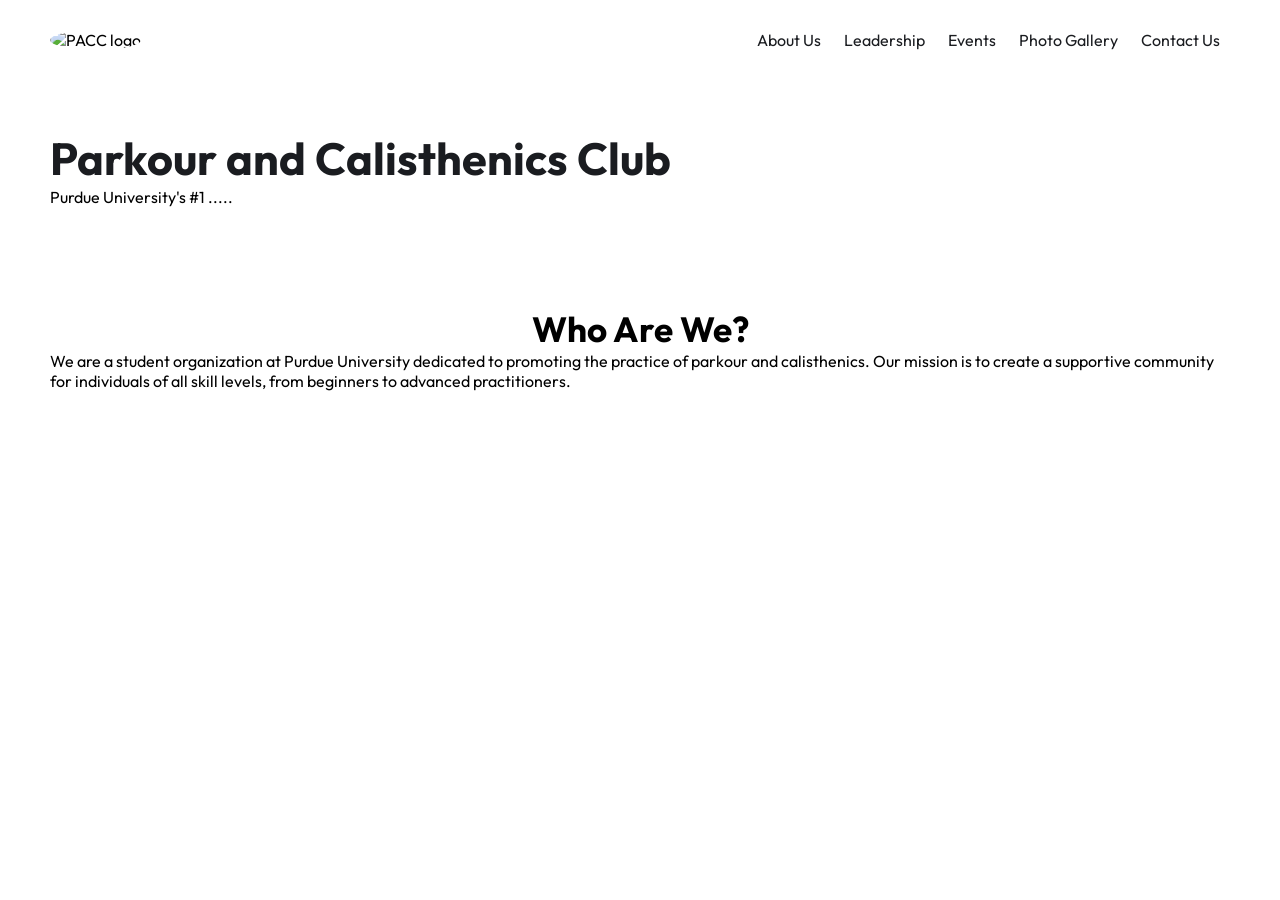
==== index.html @ e592eb43 "Add files via upload" ====
<!DOCTYPE html>
<html lang="en">
<head>
    <meta charset="UTF-8">
    <meta http-equiv="X-UA-Compatible" content="IE=edge">
    <meta name="viewport" content="width=device-width, initial-scale=1.0">

    <link rel="preconnect" href="https//fonts.googleapis.com">
    <link rel="preconnect" href="https//fonts.gstatic.com" crossorigin>
    <link href="https://fonts.googleapis.com/css2?family=Outfit:wght@400;600&display=swap" rel="stylesheet">

    <link rel="stylesheet" href="https://cdnjs.cloudflare.com/ajax/libs/font-awesome/6.7.2/css/all.min.css" 
    integrity="sha512-Evv84Mr4kqVGRNSgIGL/F/aIDqQb7xQ2vcrdIwxfjThSH8CSR7PBEakCr51Ck+w+/U6swU2Im1vVX0SVk9ABhg==" 
    crossorigin="anonymous" referrerpolicy="no-referrer" />

    <link rel="stylesheet" href="styles.css">

    <title>PACC</title>
</head>
<body>
    <!-- NAV BAR -->
    <nav>
        <div class="left">
            <img src="images/Logo.webp" alt="PACC logo" href="index.html">
        </div>

        <div class="right">
            <a href="about.html">About Us</a>
            <a href="leadership.html">Leadership</a>
            <a href="events.html">Events</a>
            <a href="photos.html">Photo Gallery</a>
            <a href="contacts.html">Contact Us</a>
    </nav>

    <main>
        <!-- SECTION 1: Title -->
        <section class="title-section">
            <!-- Title -->
            <div class="text">
                <h2>Parkour and Calisthenics Club</h2>
                <p> Purdue University's #1 .....</p>
            </div>
            <!-- Image -->
        </section>

        <!-- SECTION 2: Who Are We? -->
        <section id="whoAreWe" class="who-section">
            <h2>Who Are We?</h2>
            <div class="text">
                We are a student organization at Purdue University dedicated to promoting the practice of parkour and calisthenics. Our mission is to create a supportive community for individuals of all skill levels, from beginners to advanced practitioners.</p>
            </div>
        </section>
    </main>
</body>
</html>
---- styles.css ----
:root {
    --text-color: #1a1c20;
    --link-color: #4a76ee;
    --background-color: #ffffff;
}

* {
    box-sizing: border-box;
    margin: 0;
    padding: 0;
}

html {
    scroll-behavior: smooth;
}

body {
    font-family: 'Outfit', sans-serif;
    background-color: var(--background-color); 
}

a {
    color: var(--link-color);
    text-decoration: none;
}

/* NAV BAR */
nav {
    display: flex;
    justify-content: space-between;
    align-items: center;

    padding: 0 50px;
    height: 80px;
}

/* Logo */
nav .left img {
    border-radius: 50%;
    width: 50px;
}

nav .right a {
    color: var(--text-color);
    margin: 0 10px;
}

/* SECTION 1: Title */
.title-section {
    display: flex;
    justify-content: space-between;
    align-items: center;
    padding: 0 50px;
    margin: 50px 0;
    gap: 40px;
    margin-bottom: 100px;
}

.title-section .text {
    flex: 5;
}

/* Main Title */
.title-section .text h2 {
    font-size: 45px;
    color: var(--text-color);
}

/* Section 2: Who Are We? */
.who-section {
    padding: 0 50px;
    margin-bottom: 100px;
}

/* Who Are We? Heading */
.who-section h2 {
    text-align: center;
    font-size: 35px;
}

.leadership-section {
    display: flex;
    flex-direction: column;
    gap: 2rem;
    max-width: 800px;
    margin: auto;
}

.officer {
    display: flex;
    align-items: center;
    gap: 1.5rem;
}

.officer-photo {
    width: 120px;
    height: 120px;
    border-radius: 50%;
    border: 3px solid black;
    object-fit: cover;
}

.officer-info {
    flex: 1;
}

.officer-name {
    margin: 0;
    font-weight: 600;
}

.officer-title {
    margin: 0.2rem 0;
    font-style: italic;
}

.officer-description {
    margin: 0;
}

/* CONTACTS PAGE */
.contact-section {
    max-width: 700px;;
    padding: 2rem;
    margin: 3rem auto;
    background: #fff;
    border-radius: 8px;
    box-shadow: 0 4px 10px rgba(0, 0, 0, 0.1);
}
.contact-section h2 {
    text-align: center;
    margin-bottom: 1.5rem;
}

.contact-info {
    margin-bottom: 2rem;
    font-size: 1rem;
    line-height: 1.6;
}

@media (max-width: 850px) {
    /* SECTION 1: Title */
    .title-section .text h2 {
        font-size: 35px;
    }
}

@media (max-width: 800px) {
    /* NAV BAR */
    nav {
        padding: 0 20px;
    }

    nav .left a span {
        display: none;
    }
}
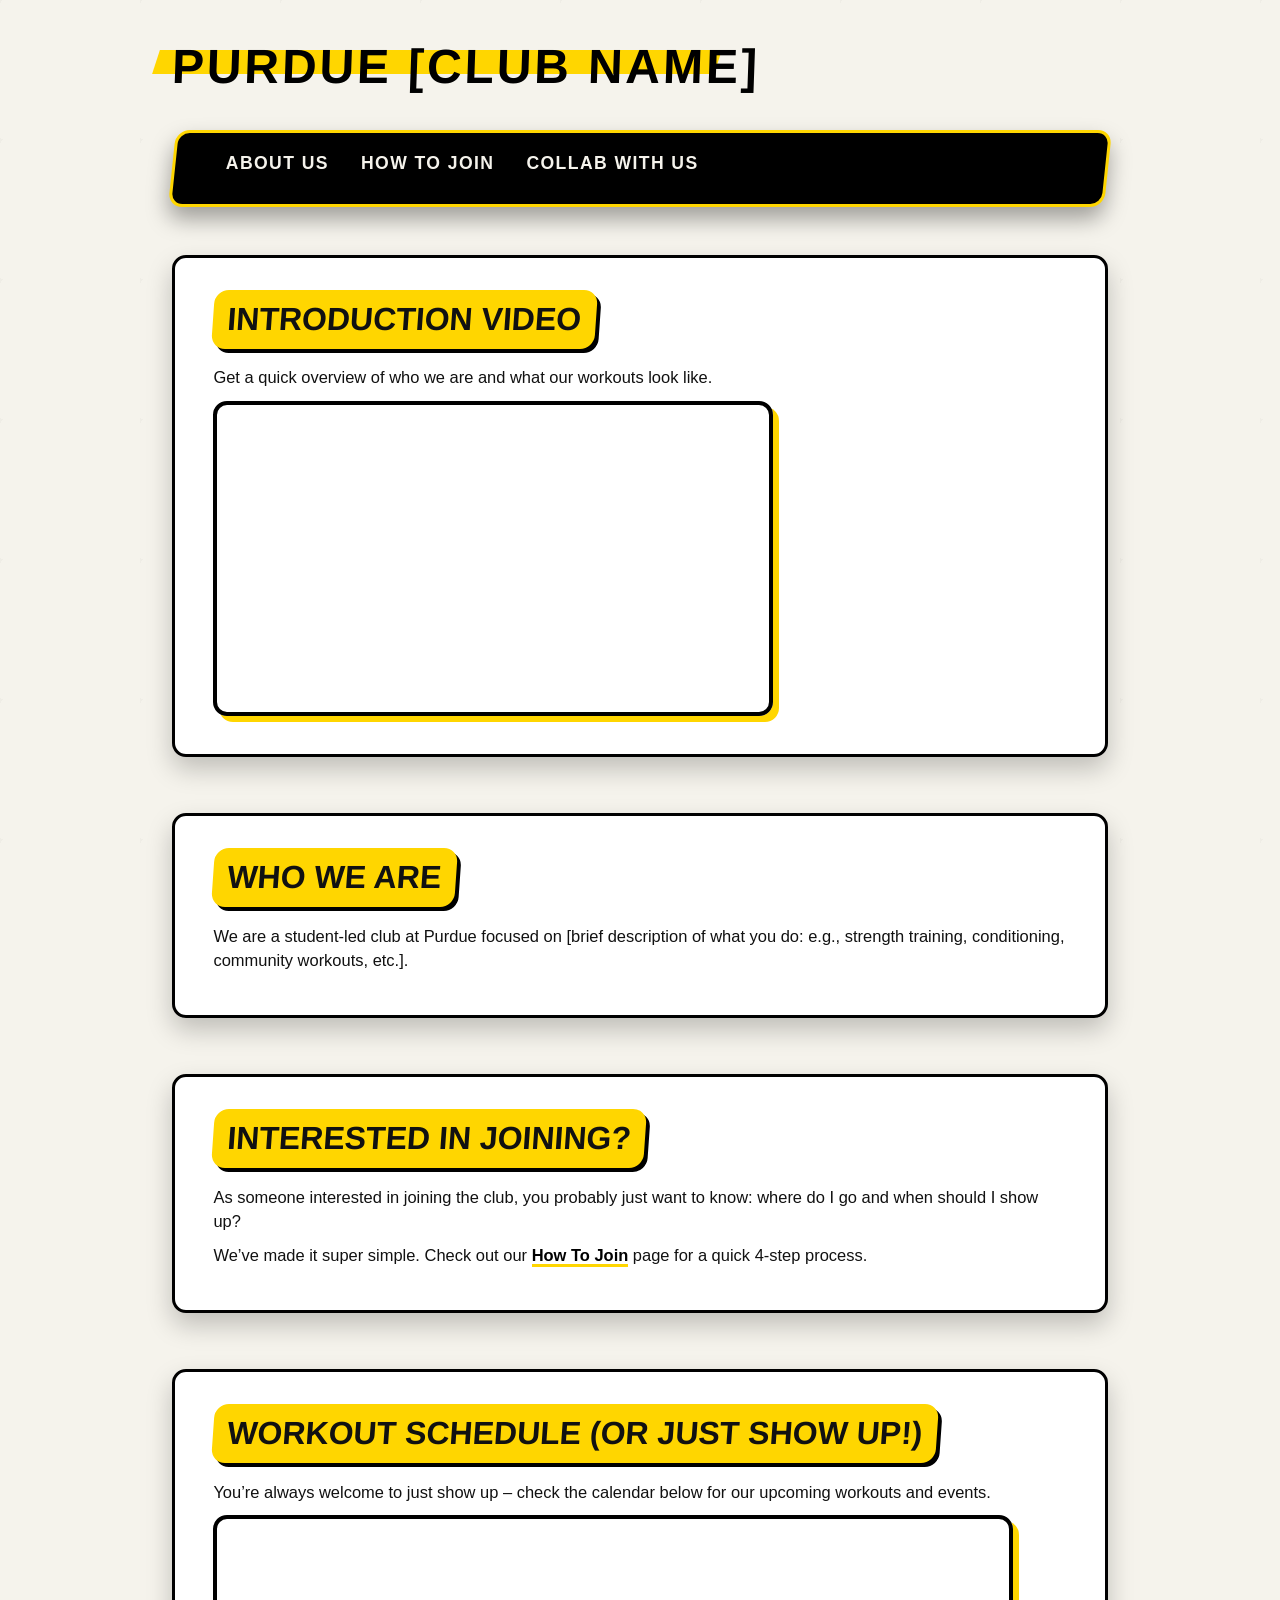
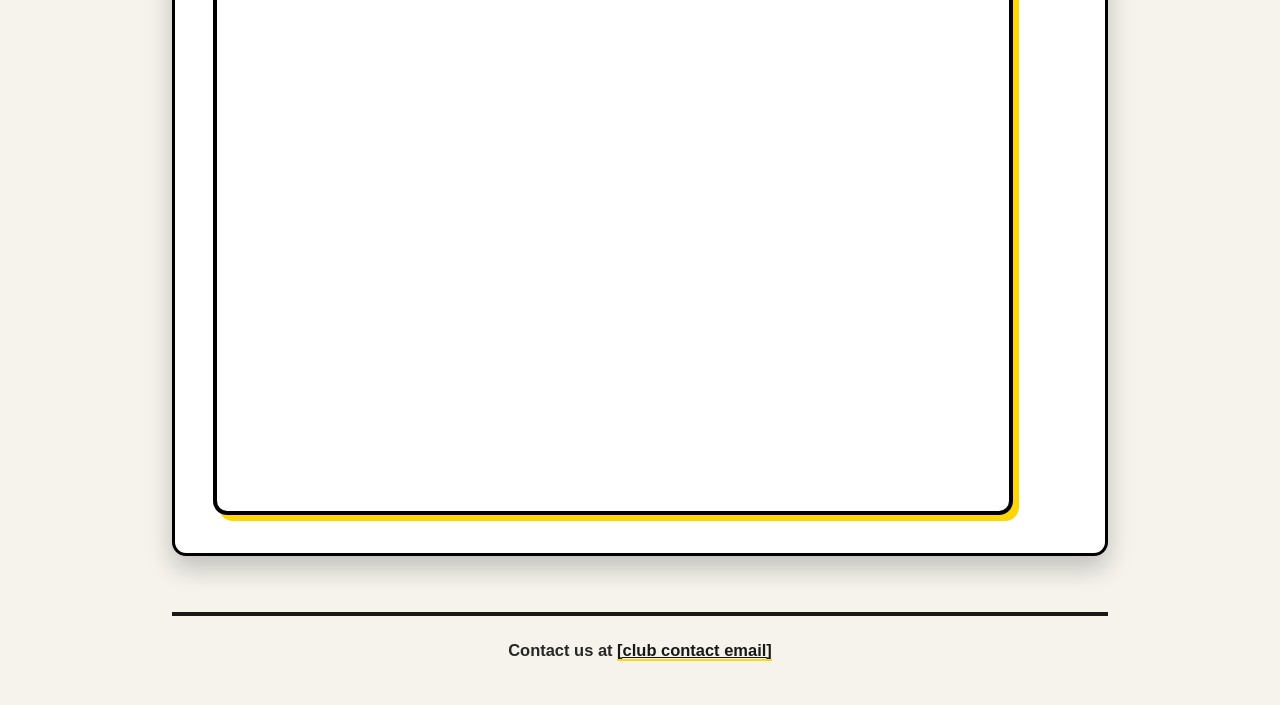
==== commit 1c6ba450: "Conlan chatgpt redesign" ====
--- a/index.html
+++ b/index.html
@@ -1,55 +1,89 @@
-<!DOCTYPE html>
-<html lang="en">
-<head>
-    <meta charset="UTF-8">
-    <meta http-equiv="X-UA-Compatible" content="IE=edge">
-    <meta name="viewport" content="width=device-width, initial-scale=1.0">
-
-    <link rel="preconnect" href="https//fonts.googleapis.com">
-    <link rel="preconnect" href="https//fonts.gstatic.com" crossorigin>
-    <link href="https://fonts.googleapis.com/css2?family=Outfit:wght@400;600&display=swap" rel="stylesheet">
-
-    <link rel="stylesheet" href="https://cdnjs.cloudflare.com/ajax/libs/font-awesome/6.7.2/css/all.min.css" 
-    integrity="sha512-Evv84Mr4kqVGRNSgIGL/F/aIDqQb7xQ2vcrdIwxfjThSH8CSR7PBEakCr51Ck+w+/U6swU2Im1vVX0SVk9ABhg==" 
-    crossorigin="anonymous" referrerpolicy="no-referrer" />
-
-    <link rel="stylesheet" href="styles.css">
-
-    <title>PACC</title>
-</head>
-<body>
-    <!-- NAV BAR -->
-    <nav>
-        <div class="left">
-            <img src="images/Logo.webp" alt="PACC logo" href="index.html">
-        </div>
-
-        <div class="right">
-            <a href="about.html">About Us</a>
-            <a href="leadership.html">Leadership</a>
-            <a href="events.html">Events</a>
-            <a href="photos.html">Photo Gallery</a>
-            <a href="contacts.html">Contact Us</a>
-    </nav>
-
-    <main>
-        <!-- SECTION 1: Title -->
-        <section class="title-section">
-            <!-- Title -->
-            <div class="text">
-                <h2>Parkour and Calisthenics Club</h2>
-                <p> Purdue University's #1 .....</p>
-            </div>
-            <!-- Image -->
-        </section>
-
-        <!-- SECTION 2: Who Are We? -->
-        <section id="whoAreWe" class="who-section">
-            <h2>Who Are We?</h2>
-            <div class="text">
-                We are a student organization at Purdue University dedicated to promoting the practice of parkour and calisthenics. Our mission is to create a supportive community for individuals of all skill levels, from beginners to advanced practitioners.</p>
-            </div>
-        </section>
-    </main>
-</body>
-</html>+<!DOCTYPE html>
+<html lang="en">
+<head>
+    <meta charset="UTF-8">
+    <title>About Us | Purdue [Club Name]</title>
+    <meta name="viewport" content="width=device-width, initial-scale=1.0">
+    <meta name="description" content="Learn about our club, what we do, and how to join our workouts.">
+    <link rel="stylesheet" href="style.css">
+</head>
+<body>
+    <header>
+        <h1>Purdue [Club Name]</h1> <!-- TODO: Replace with actual club name -->
+        <nav>
+            <ul>
+                <li><a href="index.html">About Us</a></li>
+                <li><a href="how-to-join.html">How To Join</a></li>
+                <li><a href="collab-with-us.html">Collab With Us</a></li>
+            </ul>
+        </nav>
+    </header>
+
+    <main>
+        <section aria-labelledby="intro-video-heading">
+            <h2 id="intro-video-heading">Introduction Video</h2>
+            <p>Get a quick overview of who we are and what our workouts look like.</p>
+
+            <div>
+                <!-- TODO: Add video embed URL (e.g., YouTube) in the src attribute below -->
+                <iframe
+                    src="https://youtu.be/2T1mo6QzjrQ"
+                    title="Club introduction video"
+                    width="560"
+                    height="315"
+                    frameborder="0"
+                    allowfullscreen>
+                </iframe>
+            </div>
+        </section>
+
+        <section aria-labelledby="about-heading">
+            <h2 id="about-heading">Who We Are</h2>
+            <p>
+                <!-- TODO: Replace this with a real description of the club -->
+                We are a student-led club at Purdue focused on [brief description of what you do:
+                e.g., strength training, conditioning, community workouts, etc.].
+            </p>
+        </section>
+
+        <section aria-labelledby="join-cta-heading">
+            <h2 id="join-cta-heading">Interested in Joining?</h2>
+            <p>
+                As someone interested in joining the club, you probably just want to know:
+                where do I go and when should I show up?
+            </p>
+            <p>
+                We’ve made it super simple. Check out our
+                <a href="how-to-join.html">How To Join</a>
+                page for a quick 4-step process.
+            </p>
+        </section>
+
+        <section aria-labelledby="calendar-heading">
+            <h2 id="calendar-heading">Workout Schedule (or just show up!)</h2>
+            <p>
+                You’re always welcome to just show up – check the calendar below for our
+                upcoming workouts and events.
+            </p>
+
+            <div>
+                <!-- TODO: Embed calendar (e.g., Google Calendar) by adding the URL to src -->
+                <iframe
+                    src=""
+                    title="Club workout calendar"
+                    width="800"
+                    height="600"
+                    frameborder="0">
+                </iframe>
+            </div>
+        </section>
+    </main>
+
+    <footer>
+        <p>
+            <!-- TODO: Replace with actual contact email or info -->
+            Contact us at <a href="">[club contact email]</a> <!-- TODO: Add mailto link -->
+        </p>
+    </footer>
+</body>
+</html>
--- a/style.css
+++ b/style.css
@@ -0,0 +1,326 @@
+/* ——————————————————————————————
+   GLOBAL RESET + BASE
+—————————————————————————————— */
+* {
+    margin: 0;
+    padding: 0;
+    box-sizing: border-box;
+}
+
+/* Intense, bold font */
+html {
+    font-family: "Impact", "Anton", "Bebas Neue", "League Spartan", sans-serif;
+    background-color: #f5f3ec; /* dirty white */
+    color: #111;
+    line-height: 1.45;
+}
+
+body {
+    max-width: 1000px;
+    margin: 0 auto;
+    padding: 2rem;
+    position: relative;
+}
+
+/* Subtle grunge-motion backdrop */
+body::before {
+    content: "";
+    position: fixed;
+    inset: 0;
+    pointer-events: none;
+    background-image:
+        linear-gradient(130deg, rgba(0,0,0,0.05) 2px, transparent 2px),
+        linear-gradient(40deg, rgba(0,0,0,0.05) 2px, transparent 2px);
+    background-size: 140px 140px;
+    opacity: 0.45;
+    mix-blend-mode: multiply;
+    z-index: -1;
+}
+
+/* Shared shape consistency */
+:root {
+    --radius: 14px;
+    --black: #000;
+    --yellow: #ffd600;
+}
+
+/* ——————————————————————————————
+   HEADER — EXPLOSIVE TITLE BLOCK
+—————————————————————————————— */
+header {
+    margin-bottom: 3rem;
+    position: relative;
+}
+
+/* Power strike behind the header */
+header::before {
+    content: "";
+    position: absolute;
+    top: 1.1rem;
+    left: -1rem;
+    width: 60%;
+    height: 1.5rem;
+    background: var(--yellow);
+    transform: skewX(-18deg);
+    z-index: -1;
+}
+
+header h1 {
+    font-size: 3rem;
+    font-weight: 900;
+    text-transform: uppercase;
+    transform: skewX(-2deg);
+    letter-spacing: 0.06em;
+    color: var(--black);
+}
+
+/* ——————————————————————————————
+   NAVIGATION — CLEAN, STRONG, ANIMATED
+—————————————————————————————— */
+nav {
+    margin-top: 1.75rem;
+    background: var(--black);
+    border: 3px solid var(--yellow);
+    border-radius: var(--radius);
+    box-shadow: 0 12px 22px rgba(0,0,0,0.35);
+    transform: skewX(-6deg);
+    overflow: hidden;
+}
+
+nav ul {
+    list-style: none;
+    display: flex;
+    flex-wrap: wrap;
+    gap: 2rem;
+    padding: 1.1rem 1.8rem;
+    transform: skewX(6deg); /* realign text */
+}
+
+nav li {
+    position: relative;
+}
+
+/* Nav links: animated underline + motion */
+nav a {
+    position: relative;
+    color: #f5f3ec;
+    font-size: 1.1rem;
+    text-decoration: none;
+    text-transform: uppercase;
+    letter-spacing: 0.08em;
+    font-weight: 900;
+    padding-bottom: 0.1rem;
+    transition:
+        0.25s transform,
+        0.25s color;
+}
+
+/* Sliding underline */
+nav a::after {
+    content: "";
+    position: absolute;
+    left: 0;
+    bottom: -0.2rem;
+    width: 0;
+    height: 3px;
+    background: var(--yellow);
+    transition: width 0.25s ease-out;
+}
+
+nav a:hover {
+    color: var(--yellow);
+    transform: skewX(-4deg) translateY(-3px) scale(1.1);
+}
+
+nav a:hover::after {
+    width: 100%;
+}
+
+/* ——————————————————————————————
+   MAIN LAYOUT
+—————————————————————————————— */
+main {
+    display: flex;
+    flex-direction: column;
+    gap: 3.5rem; /* more space between sections */
+}
+
+/* ——————————————————————————————
+   SECTION BLOCKS — HOVERING CARDS
+—————————————————————————————— */
+section {
+    background: #fff;
+    padding: 2rem 2.4rem;
+    border-radius: var(--radius);
+    box-shadow: 0 12px 26px rgba(0,0,0,0.22);
+    border: 3px solid var(--black);
+    position: relative;
+    overflow: hidden;
+
+    /* base state (no hover animation) */
+    transform: none;
+    opacity: 1;
+}
+
+/* BIG, CONFIDENT SECTION LABELS */
+h2 {
+    font-size: 2rem;
+    font-weight: 900;
+    text-transform: uppercase;
+    background: var(--yellow);
+    padding: 0.4rem 0.9rem;
+    border-radius: var(--radius);
+    display: inline-block;
+    transform: skewX(-4deg);
+    box-shadow: 4px 4px 0 var(--black);
+    margin-bottom: 1.1rem;
+}
+
+/* Fundamental text rhythm */
+p,
+li {
+    font-family: sans-serif;
+    font-size: 1.03rem;
+    margin-bottom: 0.65rem;
+}
+
+ol,
+ul {
+    margin-left: 1.4rem;
+}
+
+/* Step-list for joining = movement progression */
+ol li {
+    margin-bottom: 0.75rem;
+    font-weight: 600;
+}
+
+/* Code commands pop like cues */
+code {
+    font-family: "JetBrains Mono", monospace;
+    padding: 0.2rem 0.45rem;
+    border-radius: 5px;
+    background: var(--black);
+    color: var(--yellow);
+    font-size: 0.95rem;
+}
+
+/* Video/calendar frames are strong anchors */
+iframe {
+    max-width: 100%;
+    border-radius: var(--radius);
+    border: 4px solid var(--black);
+    box-shadow: 6px 6px 0 var(--yellow);
+}
+
+/* ——————————————————————————————
+   LINKS AS ACTION ELEMENTS
+—————————————————————————————— */
+main a {
+    color: var(--black);
+    font-weight: 900;
+    border-bottom: 3px solid var(--yellow);
+    text-decoration: none;
+    transition: 0.25s;
+}
+
+main a:hover {
+    background: var(--yellow);
+    transform: translateY(-2px) skewX(-2deg);
+}
+
+/* ——————————————————————————————
+   FOOTER — GROUNDED, BOLD
+—————————————————————————————— */
+footer {
+    margin-top: 3.5rem;
+    padding-top: 1.4rem;
+    text-align: center;
+    border-top: 4px solid var(--black);
+    font-family: sans-serif;
+    font-weight: 600;
+    opacity: 0.9;
+}
+
+footer a {
+    color: var(--black);
+    font-weight: 700;
+    border-bottom: 2px solid var(--yellow);
+}
+footer a:hover {
+    background: var(--yellow);
+}
+
+/* ——————————————————————————————
+   SCROLL-DRIVEN FLOAT (PROGRESSIVE)
+—————————————————————————————— */
+
+/* Only apply in browsers that support scroll-driven animations */
+@supports (animation-timeline: auto) {
+    @keyframes floatOnScroll {
+        0% {
+            transform: translateY(30px) scale(0.98);
+            box-shadow: 0 6px 18px rgba(0,0,0,0.18);
+        }
+        50% {
+            transform: translateY(0) scale(1);
+            box-shadow: 0 12px 26px rgba(0,0,0,0.25);
+        }
+        100% {
+            transform: translateY(-10px) scale(0.99);
+            box-shadow: 0 8px 20px rgba(0,0,0,0.2);
+        }
+    }
+
+    @scroll-timeline page-scroll {
+        source: auto;
+        orientation: block;
+    }
+
+    section {
+        animation-name: floatOnScroll;
+        animation-timeline: page-scroll;
+        animation-duration: 1s;
+        /* section animates as it enters and exits viewport */
+        animation-range: entry 0% exit 100%;
+    }
+}
+
+/* Respect reduced-motion preferences */
+@media (prefers-reduced-motion: reduce) {
+    * {
+        animation-duration: 0.01ms !important;
+        animation-iteration-count: 1 !important;
+        transition: none !important;
+        scroll-behavior: auto !important;
+    }
+
+    section {
+        opacity: 1;
+        transform: none;
+        box-shadow: 0 8px 20px rgba(0,0,0,0.18);
+    }
+}
+
+/* ——————————————————————————————
+   RESPONSIVE — COMPACT, STILL ENERGETIC
+—————————————————————————————— */
+@media (max-width: 720px) {
+    body { padding: 1.25rem; }
+
+    header h1 { font-size: 2.3rem; }
+
+    nav { transform: skewX(-4deg); }
+    nav ul { gap: 1.2rem; }
+
+    section { padding: 1.6rem; }
+    h2 { font-size: 1.6rem; }
+}
+
+@media (max-width: 480px) {
+    nav ul {
+        flex-direction: column;
+        align-items: flex-start;
+        gap: 0.9rem;
+    }
+}
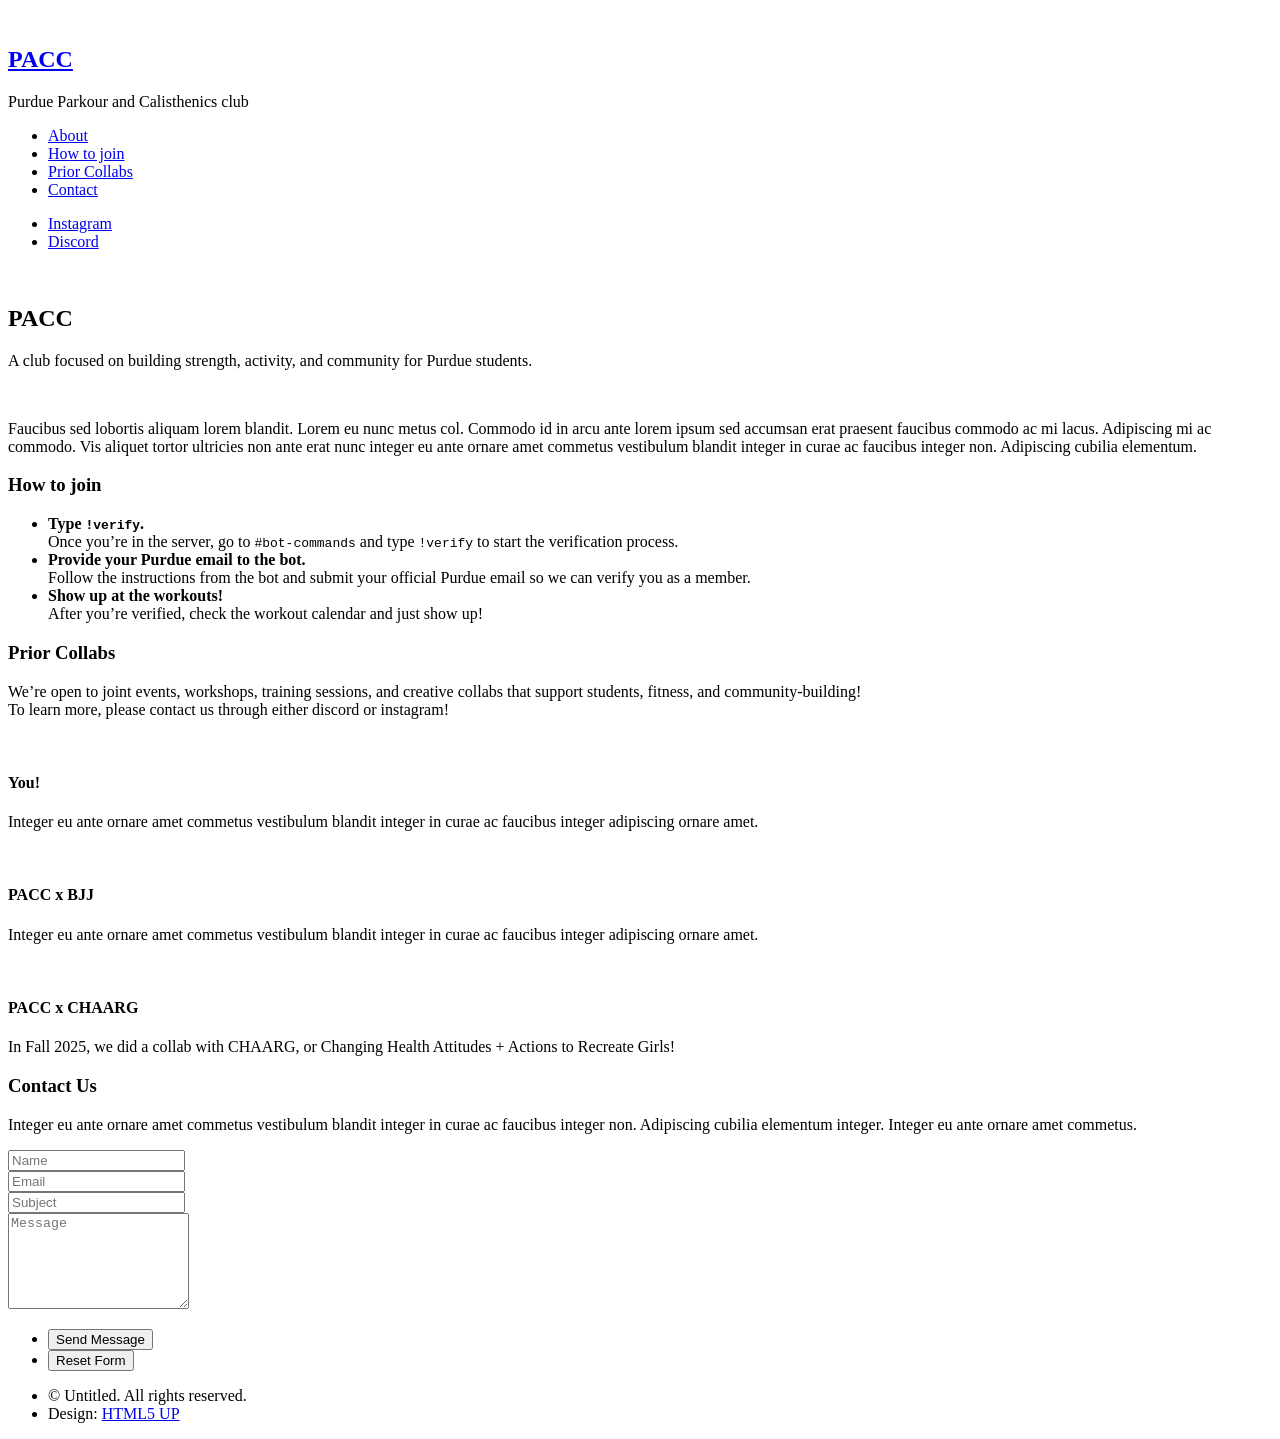
==== commit b3d9c744: "making new website not with chat" ====
--- a/index.html
+++ b/index.html
@@ -1,89 +1,243 @@
-<!DOCTYPE html>
-<html lang="en">
-<head>
-    <meta charset="UTF-8">
-    <title>About Us | Purdue [Club Name]</title>
-    <meta name="viewport" content="width=device-width, initial-scale=1.0">
-    <meta name="description" content="Learn about our club, what we do, and how to join our workouts.">
-    <link rel="stylesheet" href="style.css">
-</head>
-<body>
-    <header>
-        <h1>Purdue [Club Name]</h1> <!-- TODO: Replace with actual club name -->
-        <nav>
-            <ul>
-                <li><a href="index.html">About Us</a></li>
-                <li><a href="how-to-join.html">How To Join</a></li>
-                <li><a href="collab-with-us.html">Collab With Us</a></li>
+<!doctype html>
+<!--
+	Read Only by HTML5 UP
+	html5up.net | @ajlkn
+	Free for personal and commercial use under the CCA 3.0 license (html5up.net/license)
+-->
+<html>
+  <head>
+    <title>Purdue Calisthenics</title>
+    <meta charset="utf-8" />
+    <meta
+      name="viewport"
+      content="width=device-width, initial-scale=1, user-scalable=no"
+    />
+    <link rel="stylesheet" href="assets/css/main.css" />
+  </head>
+  <body class="is-preload">
+    <!-- Header -->
+    <section id="header">
+      <header>
+        <span class="image avatar"><img src="images/avatar.png" alt="" /></span>
+        <h1 id="logo"><a href="#">PACC</a></h1>
+        <p>Purdue Parkour and Calisthenics club</p>
+      </header>
+      <nav id="nav">
+        <ul>
+          <li><a href="#one" class="active">About</a></li>
+          <li><a href="#two">How to join</a></li>
+          <li><a href="#three">Prior Collabs</a></li>
+          <li><a href="#four">Contact</a></li>
+        </ul>
+      </nav>
+      <footer>
+        <ul class="icons">
+          <li>
+            <a
+              href="https://www.instagram.com/purdue_pacc"
+              class="icon brands fa-instagram"
+              ><span class="label">Instagram</span></a
+            >
+          </li>
+          <li>
+            <a
+              href="https://discord.gg/TVAHg4mQs5"
+              class="icon brands fa-discord"
+              ><span class="label">Discord</span></a
+            >
+          </li>
+        </ul>
+      </footer>
+    </section>
+
+    <!-- Wrapper -->
+    <div id="wrapper">
+      <!-- Main -->
+      <div id="main">
+        <!-- One -->
+        <section id="one">
+          <div class="image main" data-position="center">
+            <img src="images/banner.jpg" alt="" />
+          </div>
+          <div class="container">
+            <header class="major">
+              <h2>PACC</h2>
+              <p>
+                A club focused on building strength, activity, and community for Purdue students.
+              </p>
+            </header>
+            <div class="features">
+              <article>
+                <a href="#" class="image left"
+                  ><img src="images/general_handstand.jpg" alt=""
+                /></a>
+              </article>
+            </div>
+            <p>
+              Faucibus sed lobortis aliquam lorem blandit. Lorem eu nunc metus
+              col. Commodo id in arcu ante lorem ipsum sed accumsan erat
+              praesent faucibus commodo ac mi lacus. Adipiscing mi ac commodo.
+              Vis aliquet tortor ultricies non ante erat nunc integer eu ante
+              ornare amet commetus vestibulum blandit integer in curae ac
+              faucibus integer non. Adipiscing cubilia elementum.
+            </p>
+          </div>
+        </section>
+
+        <!-- Two -->
+        <section id="two">
+          <div class="container">
+            <h3>How to join</h3>
+            <ul class="feature-icons">
+              <li class="icon solid fa-code">
+                <strong>Type <code>!verify</code>.</strong><br />
+                Once you’re in the server, go to <code> #bot-commands</code> and
+                type <code>!verify</code> to start the verification process.
+              </li>
+              <!-- <li class="icon solid fa-cubes">Stack small boxes</li>
+              <li class="icon solid fa-book">Read books and stuff</li>
+              <li class="icon solid fa-coffee">Drink much coffee</li> -->
+
+              <li class="icon solid fa-users">
+                <strong>Provide your Purdue email to the bot.</strong><br />
+                Follow the instructions from the bot and submit your official
+                Purdue email so we can verify you as a member.
+              </li>
+              <li class="icon solid fa-bolt">
+                <strong>Show up at the workouts!</strong><br />
+                After you’re verified, check the workout calendar and just show
+                up!
+              </li>
             </ul>
-        </nav>
-    </header>
-
-    <main>
-        <section aria-labelledby="intro-video-heading">
-            <h2 id="intro-video-heading">Introduction Video</h2>
-            <p>Get a quick overview of who we are and what our workouts look like.</p>
-
-            <div>
-                <!-- TODO: Add video embed URL (e.g., YouTube) in the src attribute below -->
-                <iframe
-                    src="https://youtu.be/2T1mo6QzjrQ"
-                    title="Club introduction video"
-                    width="560"
-                    height="315"
-                    frameborder="0"
-                    allowfullscreen>
-                </iframe>
+          </div>
+        </section>
+
+        <!-- Three -->
+        <section id="three">
+          <div class="container">
+            <h3>Prior Collabs</h3>
+            <p>
+              We’re open to joint events, workshops, training sessions, and
+              creative collabs that support students, fitness, and
+              community-building! <br />
+              To learn more, please contact us through either discord or
+              instagram!
+            </p>
+            <div class="features">
+              <article>
+                <a href="#" class="image"
+                  ><img src="images/general_handstand.jpg" alt=""
+                /></a>
+                <div class="inner">
+                  <h4>You!</h4>
+                  <p>
+                    Integer eu ante ornare amet commetus vestibulum blandit
+                    integer in curae ac faucibus integer adipiscing ornare amet.
+                  </p>
+                </div>
+              </article>
+              <article>
+                <a href="#" class="image"
+                  ><img src="images/BJJ_collab.jpg" alt=""
+                /></a>
+                <div class="inner">
+                  <h4>PACC x BJJ</h4>
+                  <p>
+                    Integer eu ante ornare amet commetus vestibulum blandit
+                    integer in curae ac faucibus integer adipiscing ornare amet.
+                  </p>
+                </div>
+              </article>
+              <article>
+                <a href="#" class="image"
+                  ><img src="images/pic03.jpg" alt=""
+                /></a>
+                <div class="inner">
+                  <h4>PACC x CHAARG</h4>
+                  <p>
+                    In Fall 2025, we did a collab with CHAARG, or Changing
+                    Health Attitudes + Actions to Recreate Girls!
+                  </p>
+                </div>
+              </article>
             </div>
-        </section>
-
-        <section aria-labelledby="about-heading">
-            <h2 id="about-heading">Who We Are</h2>
+          </div>
+        </section>
+
+        <!-- Four -->
+        <section id="four">
+          <div class="container">
+            <h3>Contact Us</h3>
             <p>
-                <!-- TODO: Replace this with a real description of the club -->
-                We are a student-led club at Purdue focused on [brief description of what you do:
-                e.g., strength training, conditioning, community workouts, etc.].
+              Integer eu ante ornare amet commetus vestibulum blandit integer in
+              curae ac faucibus integer non. Adipiscing cubilia elementum
+              integer. Integer eu ante ornare amet commetus.
             </p>
-        </section>
-
-        <section aria-labelledby="join-cta-heading">
-            <h2 id="join-cta-heading">Interested in Joining?</h2>
-            <p>
-                As someone interested in joining the club, you probably just want to know:
-                where do I go and when should I show up?
-            </p>
-            <p>
-                We’ve made it super simple. Check out our
-                <a href="how-to-join.html">How To Join</a>
-                page for a quick 4-step process.
-            </p>
-        </section>
-
-        <section aria-labelledby="calendar-heading">
-            <h2 id="calendar-heading">Workout Schedule (or just show up!)</h2>
-            <p>
-                You’re always welcome to just show up – check the calendar below for our
-                upcoming workouts and events.
-            </p>
-
-            <div>
-                <!-- TODO: Embed calendar (e.g., Google Calendar) by adding the URL to src -->
-                <iframe
-                    src=""
-                    title="Club workout calendar"
-                    width="800"
-                    height="600"
-                    frameborder="0">
-                </iframe>
-            </div>
-        </section>
-    </main>
-
-    <footer>
-        <p>
-            <!-- TODO: Replace with actual contact email or info -->
-            Contact us at <a href="">[club contact email]</a> <!-- TODO: Add mailto link -->
-        </p>
-    </footer>
-</body>
+            <form method="post" action="#">
+              <div class="row gtr-uniform">
+                <div class="col-6 col-12-xsmall">
+                  <input type="text" name="name" id="name" placeholder="Name" />
+                </div>
+                <div class="col-6 col-12-xsmall">
+                  <input
+                    type="email"
+                    name="email"
+                    id="email"
+                    placeholder="Email"
+                  />
+                </div>
+                <div class="col-12">
+                  <input
+                    type="text"
+                    name="subject"
+                    id="subject"
+                    placeholder="Subject"
+                  />
+                </div>
+                <div class="col-12">
+                  <textarea
+                    name="message"
+                    id="message"
+                    placeholder="Message"
+                    rows="6"
+                  ></textarea>
+                </div>
+                <div class="col-12">
+                  <ul class="actions">
+                    <li>
+                      <input
+                        type="submit"
+                        class="primary"
+                        value="Send Message"
+                      />
+                    </li>
+                    <li><input type="reset" value="Reset Form" /></li>
+                  </ul>
+                </div>
+              </div>
+            </form>
+          </div>
+        </section>
+      </div>
+
+      <!-- Footer -->
+      <section id="footer">
+        <div class="container">
+          <ul class="copyright">
+            <li>&copy; Untitled. All rights reserved.</li>
+            <li>Design: <a href="http://html5up.net">HTML5 UP</a></li>
+          </ul>
+        </div>
+      </section>
+    </div>
+
+    <!-- Scripts -->
+    <script src="assets/js/jquery.min.js"></script>
+    <script src="assets/js/jquery.scrollex.min.js"></script>
+    <script src="assets/js/jquery.scrolly.min.js"></script>
+    <script src="assets/js/browser.min.js"></script>
+    <script src="assets/js/breakpoints.min.js"></script>
+    <script src="assets/js/util.js"></script>
+    <script src="assets/js/main.js"></script>
+  </body>
 </html>
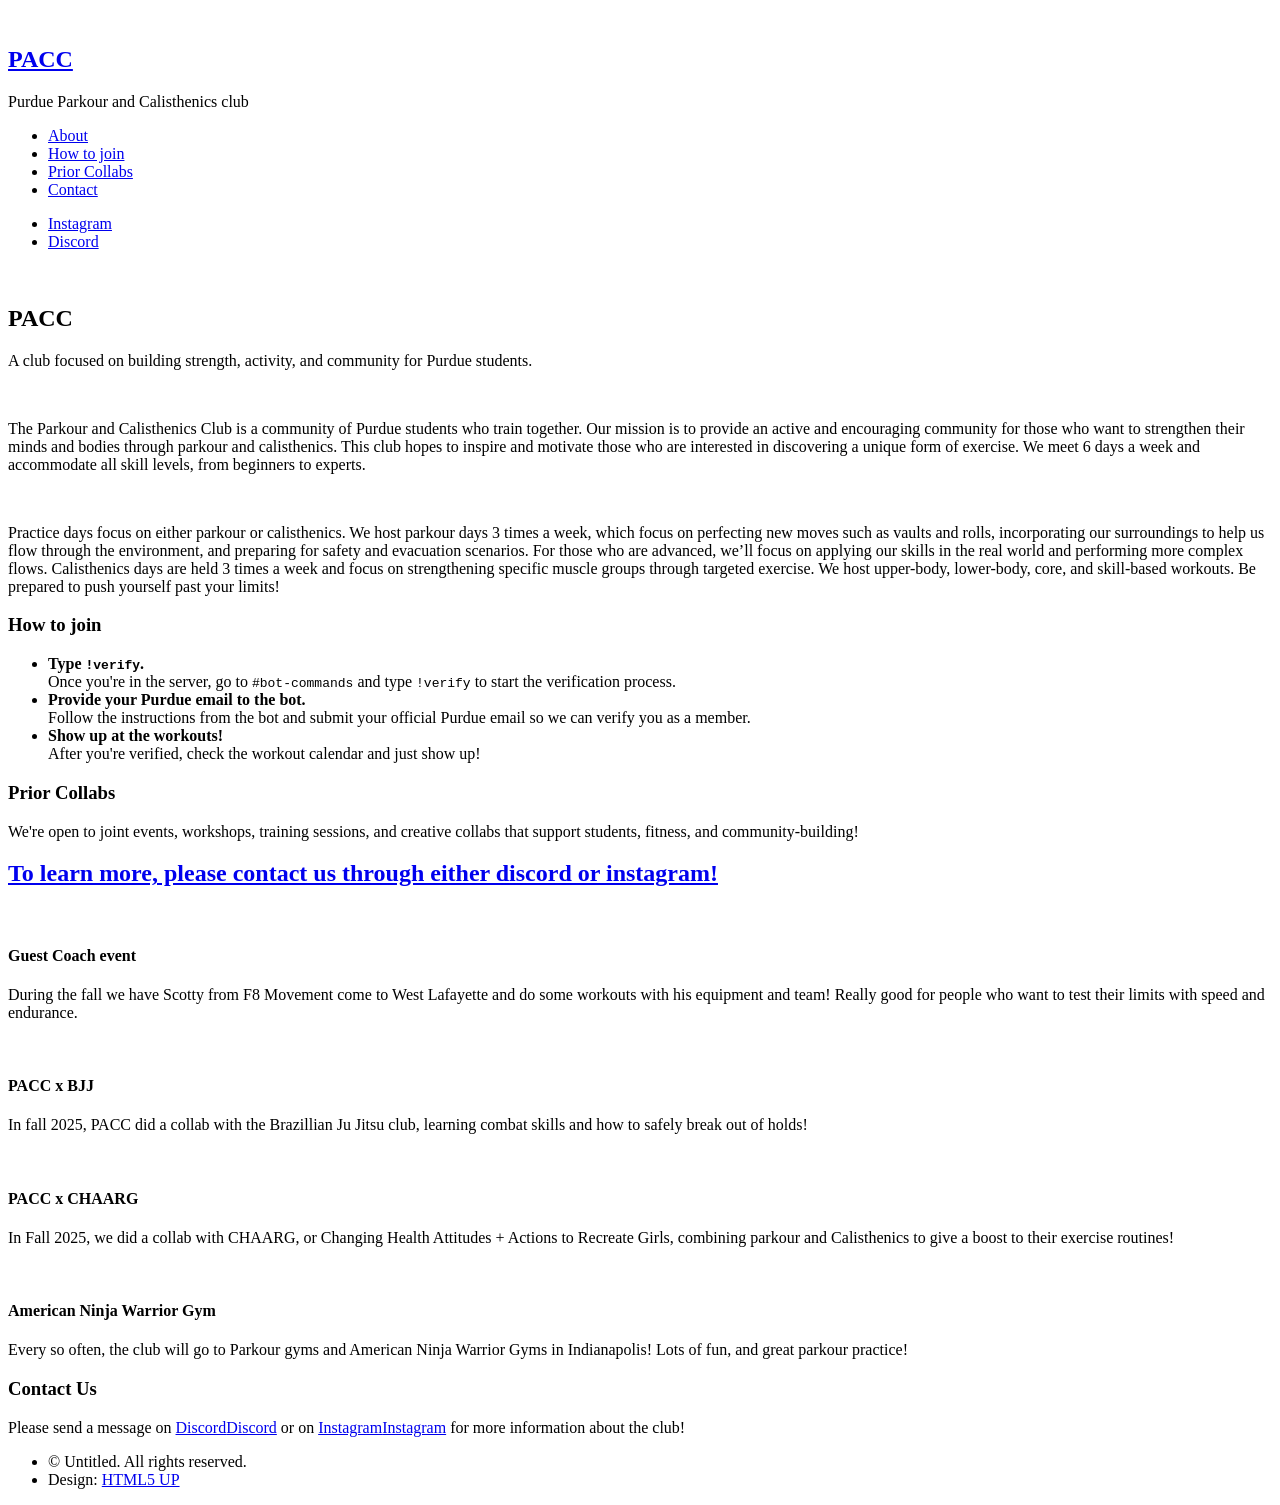
==== commit b93129e0: "making new website not with chat" ====
--- a/index.html
+++ b/index.html
@@ -74,13 +74,18 @@
               </article>
             </div>
             <p>
-              Faucibus sed lobortis aliquam lorem blandit. Lorem eu nunc metus
-              col. Commodo id in arcu ante lorem ipsum sed accumsan erat
-              praesent faucibus commodo ac mi lacus. Adipiscing mi ac commodo.
-              Vis aliquet tortor ultricies non ante erat nunc integer eu ante
-              ornare amet commetus vestibulum blandit integer in curae ac
-              faucibus integer non. Adipiscing cubilia elementum.
+              The Parkour and Calisthenics Club is a community of Purdue students who train together. Our mission is to provide an active and encouraging community for those who want to strengthen their minds and bodies through parkour and calisthenics. This club hopes to inspire and motivate those who are interested in discovering a unique form of exercise. We meet 6 days a week and accommodate all skill levels, from beginners to experts. 
             </p>
+			<div class="features">
+              <article>
+                <a href="#" class="image right"
+                  ><img src="images/flag.jpg" alt=""
+                /></a>
+              </article>
+            </div>
+			<p>
+				Practice days focus on either parkour or calisthenics. We host parkour days 3 times a week, which focus on perfecting new moves such as vaults and rolls, incorporating our surroundings to help us flow through the environment, and preparing for safety and evacuation scenarios. For those who are advanced, we’ll focus on applying our skills in the real world and performing more complex flows. Calisthenics days are held 3 times a week and focus on strengthening specific muscle groups through targeted exercise. We host upper-body, lower-body, core, and skill-based workouts. Be prepared to push yourself past your limits!
+			</p>
           </div>
         </section>
 
@@ -91,7 +96,7 @@
             <ul class="feature-icons">
               <li class="icon solid fa-code">
                 <strong>Type <code>!verify</code>.</strong><br />
-                Once you’re in the server, go to <code> #bot-commands</code> and
+                Once you're in the server, go to <code> #bot-commands</code> and
                 type <code>!verify</code> to start the verification process.
               </li>
               <!-- <li class="icon solid fa-cubes">Stack small boxes</li>
@@ -105,7 +110,7 @@
               </li>
               <li class="icon solid fa-bolt">
                 <strong>Show up at the workouts!</strong><br />
-                After you’re verified, check the workout calendar and just show
+                After you're verified, check the workout calendar and just show
                 up!
               </li>
             </ul>
@@ -117,46 +122,57 @@
           <div class="container">
             <h3>Prior Collabs</h3>
             <p>
-              We’re open to joint events, workshops, training sessions, and
+              We're open to joint events, workshops, training sessions, and
               creative collabs that support students, fitness, and
               community-building! <br />
-              To learn more, please contact us through either discord or
-              instagram!
             </p>
+			<h1>
+				<a href="https://www.instagram.com/purdue_pacc">To learn more, please contact us through either discord or
+              instagram!</a>
+			</h1>
             <div class="features">
               <article>
                 <a href="#" class="image"
-                  ><img src="images/general_handstand.jpg" alt=""
-                /></a>
-                <div class="inner">
-                  <h4>You!</h4>
-                  <p>
-                    Integer eu ante ornare amet commetus vestibulum blandit
-                    integer in curae ac faucibus integer adipiscing ornare amet.
-                  </p>
-                </div>
-              </article>
-              <article>
-                <a href="#" class="image"
-                  ><img src="images/BJJ_collab.jpg" alt=""
+                  ><img src="images/scotty_collab.png" alt=""
+                /></a>
+                <div class="inner">
+                  <h4>Guest Coach event</h4>
+                  <p>
+                    During the fall we have Scotty from F8 Movement come to West Lafayette and do some workouts with his equipment and team! Really good for people who want to test their limits with speed and endurance.
+                  </p>
+                </div>
+              </article>
+              <article>
+                <a href="#" class="image"
+                  ><img src="images/BJJ_collab.png" alt=""
                 /></a>
                 <div class="inner">
                   <h4>PACC x BJJ</h4>
                   <p>
-                    Integer eu ante ornare amet commetus vestibulum blandit
-                    integer in curae ac faucibus integer adipiscing ornare amet.
-                  </p>
-                </div>
-              </article>
-              <article>
-                <a href="#" class="image"
-                  ><img src="images/pic03.jpg" alt=""
+                    In fall 2025, PACC did a collab with the Brazillian Ju Jitsu club, learning combat skills and how to safely break out of holds!
+                  </p>
+                </div>
+              </article>
+              <article>
+                <a href="#" class="image"
+                  ><img src="images/CHAARG_collab.png" alt=""
                 /></a>
                 <div class="inner">
                   <h4>PACC x CHAARG</h4>
                   <p>
                     In Fall 2025, we did a collab with CHAARG, or Changing
-                    Health Attitudes + Actions to Recreate Girls!
+                    Health Attitudes + Actions to Recreate Girls, combining parkour and Calisthenics to give a boost to their exercise routines!
+                  </p>
+                </div>
+              </article>
+			  <article>
+                <a href="#" class="image"
+                  ><img src="images/wct.jpg" alt=""
+                /></a>
+                <div class="inner">
+                  <h4>American Ninja Warrior Gym</h4>
+                  <p>
+                    Every so often, the club will go to Parkour gyms and American Ninja Warrior Gyms in Indianapolis! Lots of fun, and great parkour practice!
                   </p>
                 </div>
               </article>
@@ -169,53 +185,17 @@
           <div class="container">
             <h3>Contact Us</h3>
             <p>
-              Integer eu ante ornare amet commetus vestibulum blandit integer in
-              curae ac faucibus integer non. Adipiscing cubilia elementum
-              integer. Integer eu ante ornare amet commetus.
+              Please send a message on <a
+              href="https://discord.gg/TVAHg4mQs5"
+              class="icon brands fa-discord"
+              ><span class="label">Discord</span>Discord</a> 
+			  or on <a
+              href="https://www.instagram.com/purdue_pacc"
+              class="icon brands fa-instagram"
+              ><span class="label">Instagram</span>Instagram</a>
+			  for more information about the club!
             </p>
-            <form method="post" action="#">
-              <div class="row gtr-uniform">
-                <div class="col-6 col-12-xsmall">
-                  <input type="text" name="name" id="name" placeholder="Name" />
-                </div>
-                <div class="col-6 col-12-xsmall">
-                  <input
-                    type="email"
-                    name="email"
-                    id="email"
-                    placeholder="Email"
-                  />
-                </div>
-                <div class="col-12">
-                  <input
-                    type="text"
-                    name="subject"
-                    id="subject"
-                    placeholder="Subject"
-                  />
-                </div>
-                <div class="col-12">
-                  <textarea
-                    name="message"
-                    id="message"
-                    placeholder="Message"
-                    rows="6"
-                  ></textarea>
-                </div>
-                <div class="col-12">
-                  <ul class="actions">
-                    <li>
-                      <input
-                        type="submit"
-                        class="primary"
-                        value="Send Message"
-                      />
-                    </li>
-                    <li><input type="reset" value="Reset Form" /></li>
-                  </ul>
-                </div>
-              </div>
-            </form>
+            
           </div>
         </section>
       </div>
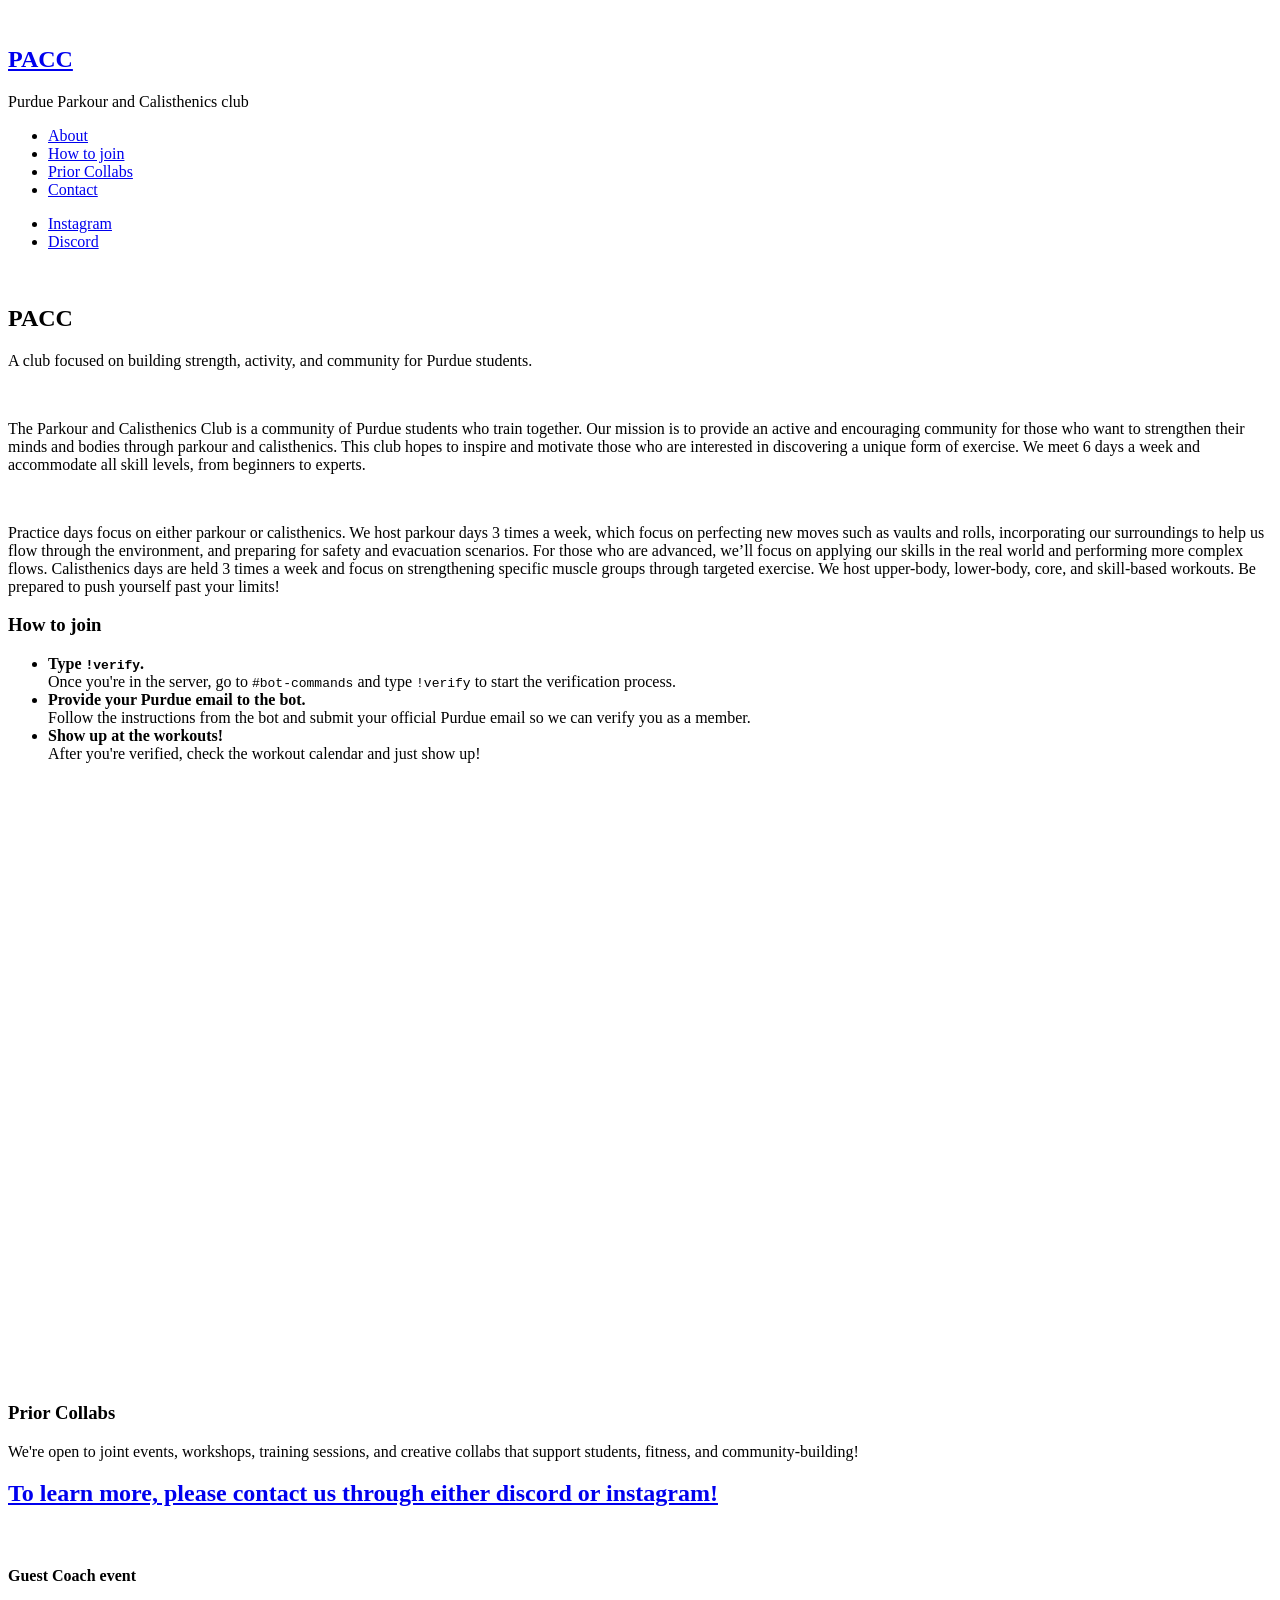
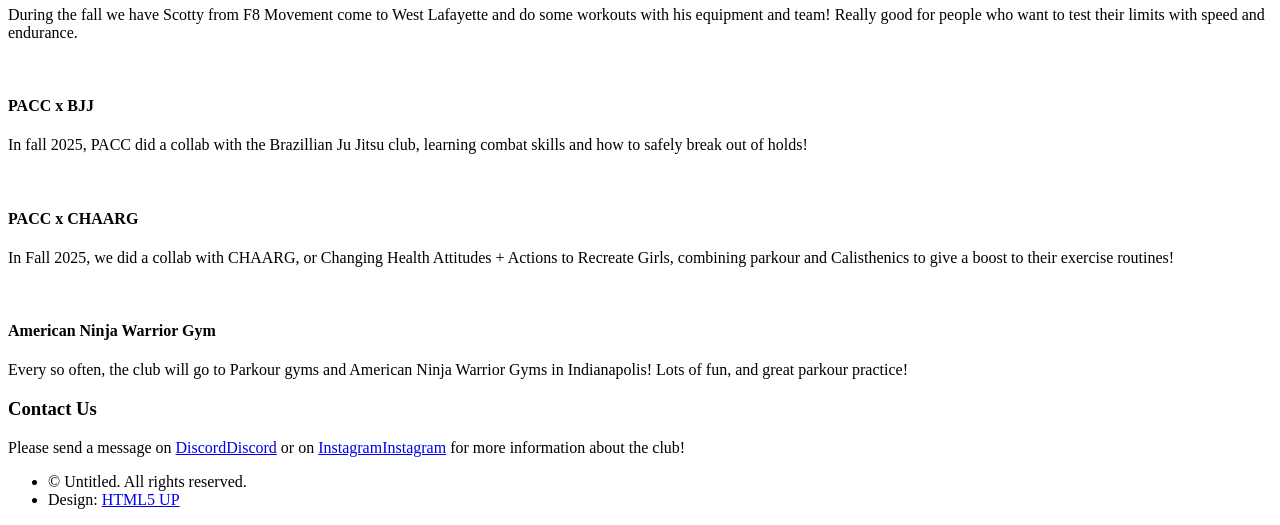
==== commit ab59705a: "added calendar" ====
--- a/index.html
+++ b/index.html
@@ -114,6 +114,11 @@
                 up!
               </li>
             </ul>
+            <container class="features">
+<iframe src="https://calendar.google.com/calendar/embed?src=k037bskqu9huiiq1r7v1ka590k%40group.calendar.google.com&ctz=America%2FNew_York" height = 600 frameborder="0" scrolling="no"></iframe>
+
+            </container>
+
           </div>
         </section>
 
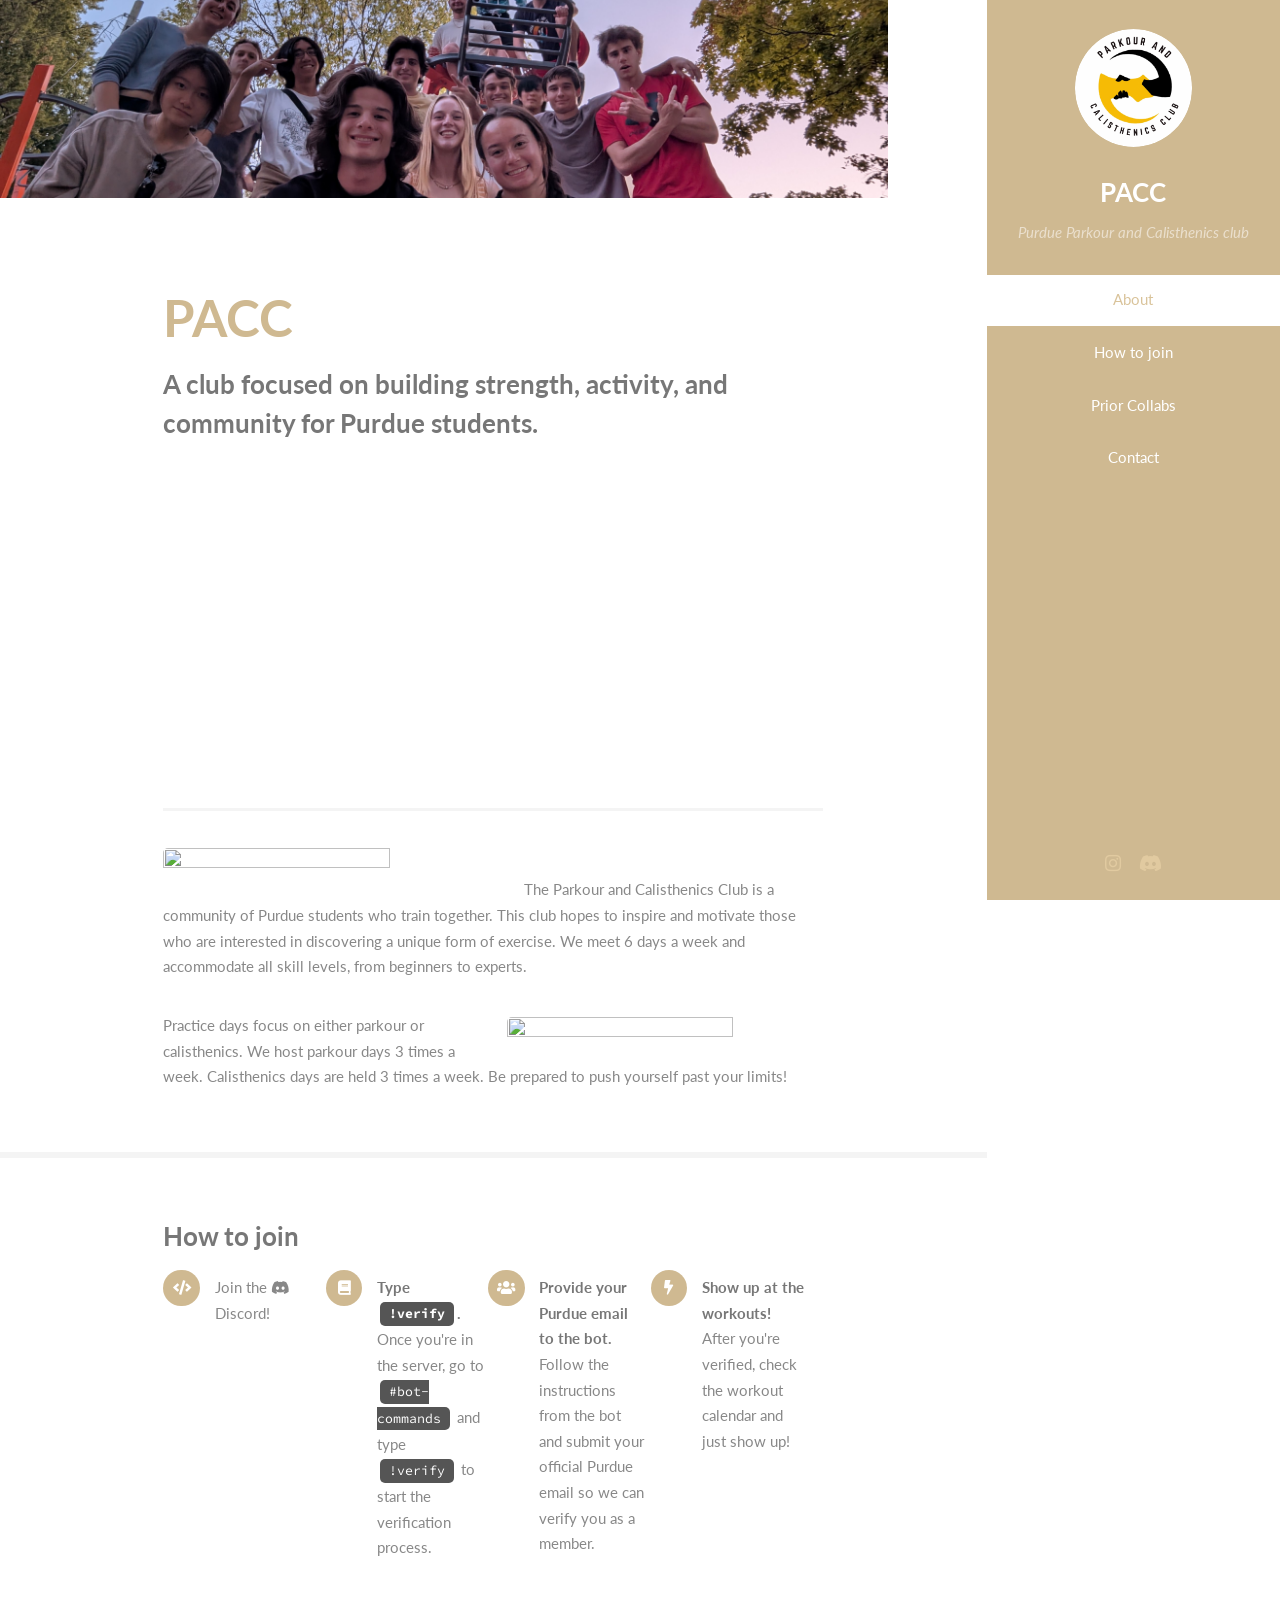
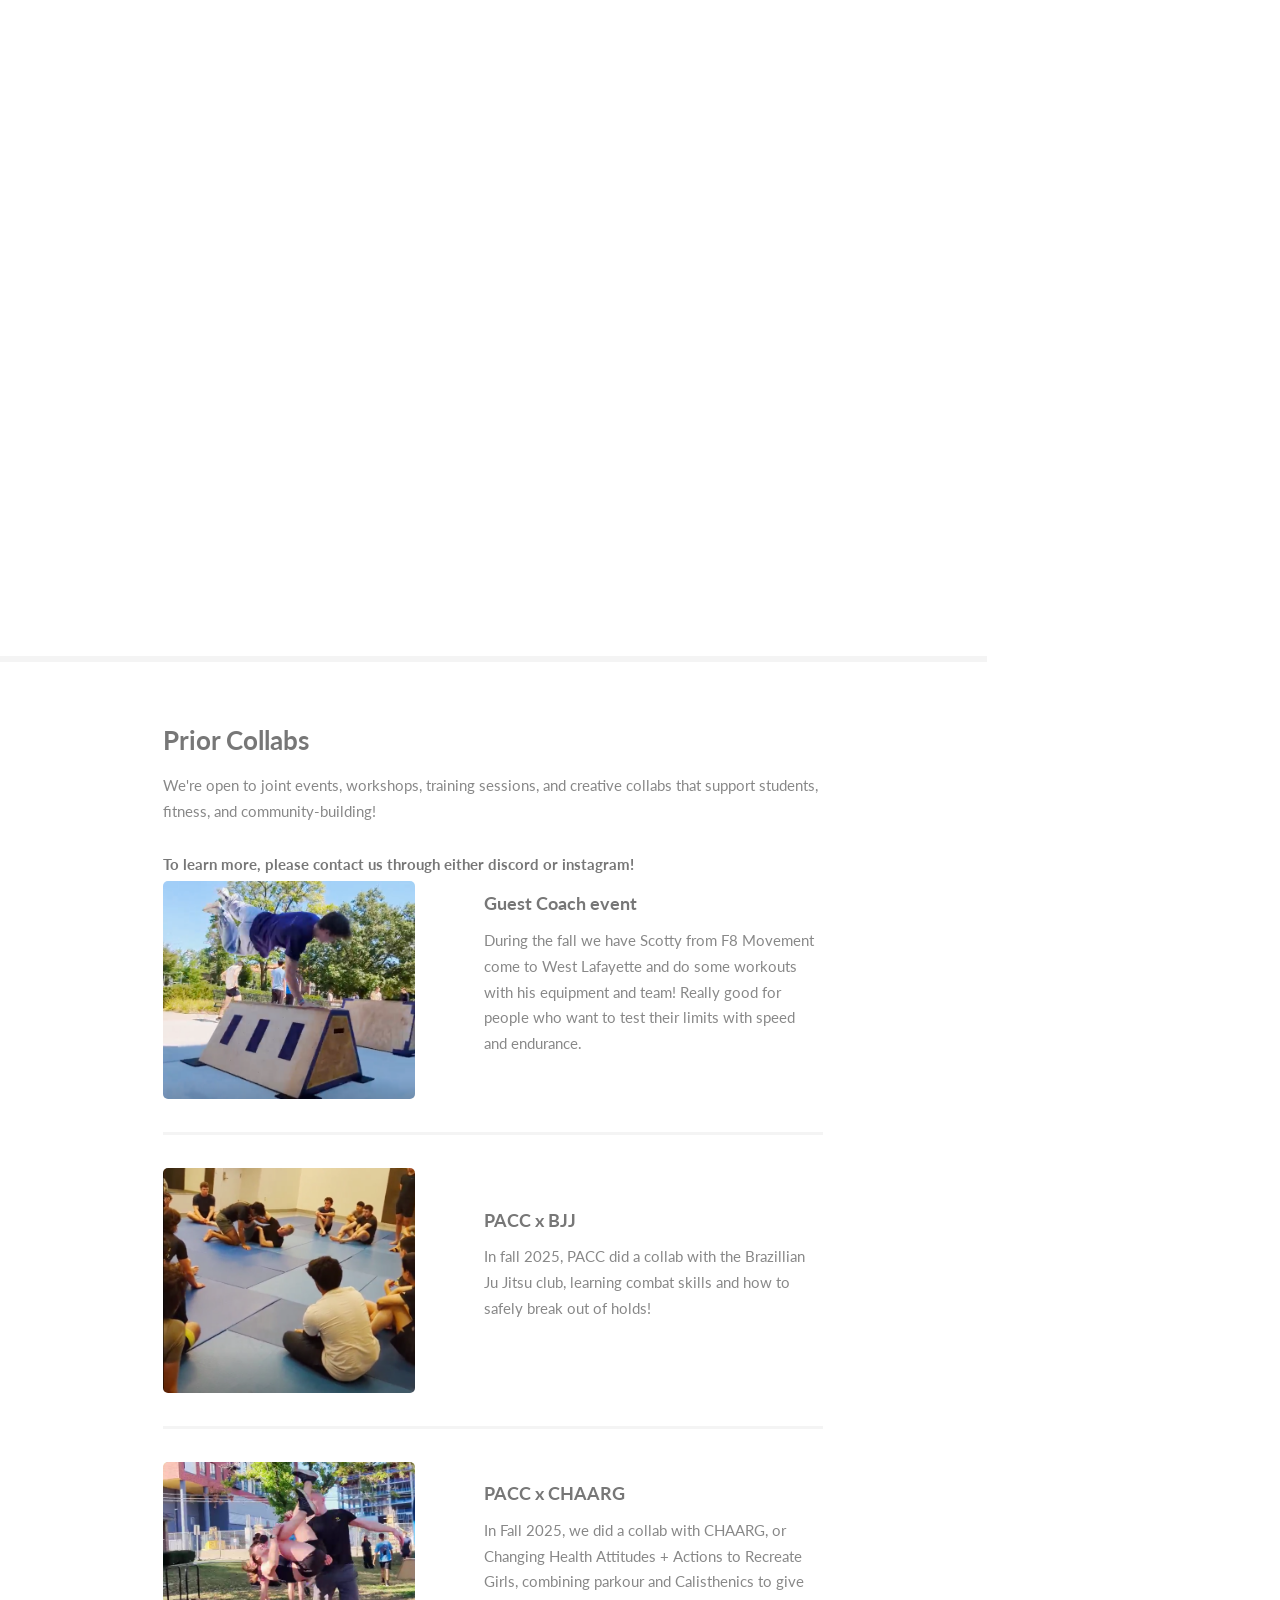
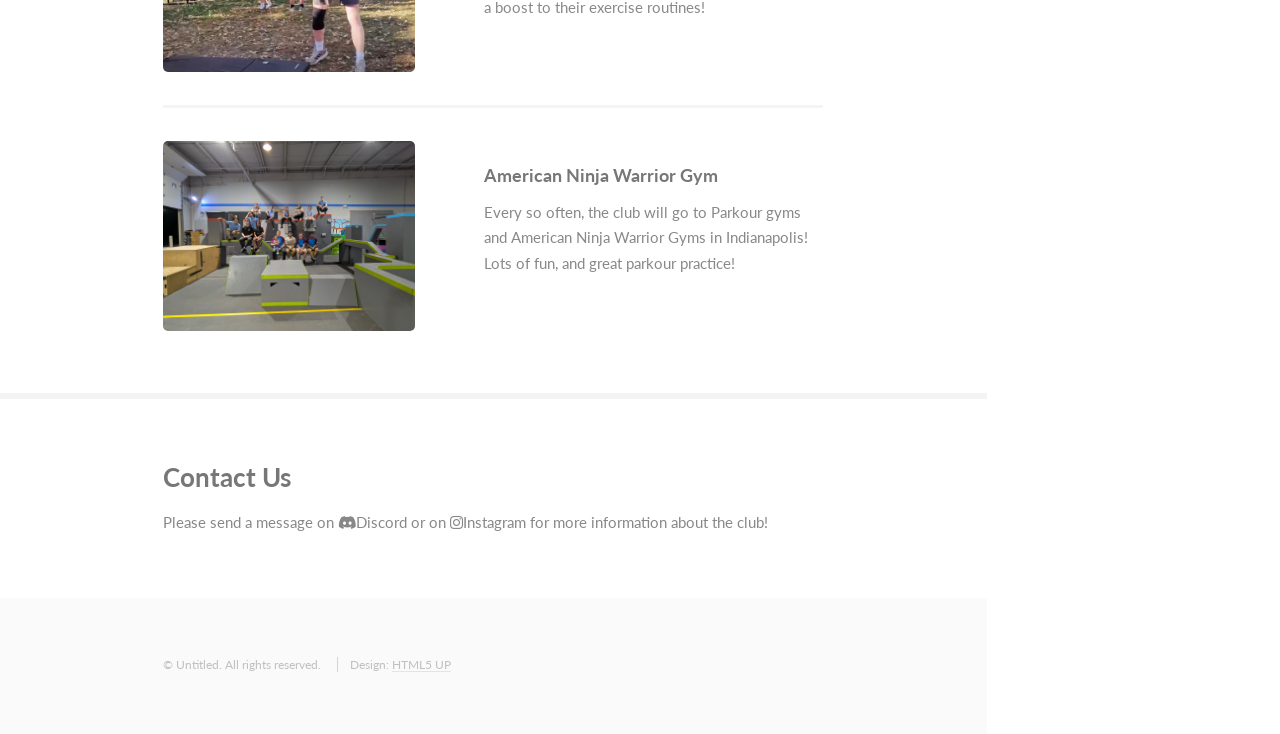
==== commit 020428b8: "Messing with images + trying to add embed, embed is just broken though" ====
--- a/index.html
+++ b/index.html
@@ -59,7 +59,7 @@
           <div class="image main" data-position="center">
             <img src="images/banner.jpg" alt="" />
           </div>
-          <div class="container">
+          <div class="container" >
             <header class="major">
               <h2>PACC</h2>
               <p>
@@ -67,6 +67,7 @@
               </p>
             </header>
             <div class="features">
+              <iframe width="560" height="315" src="https://www.youtube.com/embed/2T1mo6QzjrQ?si=CYq4f-dFlwfQCR3v" title="YouTube video player" frameborder="0" referrerpolicy="strict-origin-when-cross-origin" allow="accelerometer; autoplay; clipboard-write; encrypted-media; gyroscope; picture-in-picture; web-share" referrerpolicy="strict-origin-when-cross-origin" allowfullscreen></iframe>
               <article>
                 <a href="#" class="image left"
                   ><img src="images/general_handstand.jpg" alt=""
@@ -74,7 +75,7 @@
               </article>
             </div>
             <p>
-              The Parkour and Calisthenics Club is a community of Purdue students who train together. Our mission is to provide an active and encouraging community for those who want to strengthen their minds and bodies through parkour and calisthenics. This club hopes to inspire and motivate those who are interested in discovering a unique form of exercise. We meet 6 days a week and accommodate all skill levels, from beginners to experts. 
+              The Parkour and Calisthenics Club is a community of Purdue students who train together. This club hopes to inspire and motivate those who are interested in discovering a unique form of exercise. We meet 6 days a week and accommodate all skill levels, from beginners to experts. 
             </p>
 			<div class="features">
               <article>
@@ -84,7 +85,7 @@
               </article>
             </div>
 			<p>
-				Practice days focus on either parkour or calisthenics. We host parkour days 3 times a week, which focus on perfecting new moves such as vaults and rolls, incorporating our surroundings to help us flow through the environment, and preparing for safety and evacuation scenarios. For those who are advanced, we’ll focus on applying our skills in the real world and performing more complex flows. Calisthenics days are held 3 times a week and focus on strengthening specific muscle groups through targeted exercise. We host upper-body, lower-body, core, and skill-based workouts. Be prepared to push yourself past your limits!
+				Practice days focus on either parkour or calisthenics. We host parkour days 3 times a week. Calisthenics days are held 3 times a week. Be prepared to push yourself past your limits!
 			</p>
           </div>
         </section>
@@ -94,13 +95,19 @@
           <div class="container">
             <h3>How to join</h3>
             <ul class="feature-icons">
+
               <li class="icon solid fa-code">
+                  Join the <a
+              href="https://discord.gg/TVAHg4mQs5"
+              class="icon brands fa-discord"
+              ><span class="label">Discord</span>Discord!</a> 
+              </li>
+              <li class="icon solid fa-book">
                 <strong>Type <code>!verify</code>.</strong><br />
                 Once you're in the server, go to <code> #bot-commands</code> and
                 type <code>!verify</code> to start the verification process.
               </li>
               <!-- <li class="icon solid fa-cubes">Stack small boxes</li>
-              <li class="icon solid fa-book">Read books and stuff</li>
               <li class="icon solid fa-coffee">Drink much coffee</li> -->
 
               <li class="icon solid fa-users">
--- a/assets/css/main.css
+++ b/assets/css/main.css
@@ -0,0 +1,3323 @@
+@import url("fontawesome-all.min.css");
+@import url("https://fonts.googleapis.com/css?family=Lato:400,400italic,700,700italic|Source+Code+Pro:400");
+
+/*
+	Read Only by HTML5 UP
+	html5up.net | @ajlkn
+	Free for personal and commercial use under the CCA 3.0 license (html5up.net/license)
+*/
+
+html, body, div, span, applet, object,
+iframe, h1, h2, h3, h4, h5, h6, p, blockquote,
+pre, a, abbr, acronym, address, big, cite,
+code, del, dfn, em, img, ins, kbd, q, s, samp,
+small, strike, strong, sub, sup, tt, var, b,
+u, i, center, dl, dt, dd, ol, ul, li, fieldset,
+form, label, legend, table, caption, tbody,
+tfoot, thead, tr, th, td, article, aside,
+canvas, details, embed, figure, figcaption,
+footer, header, hgroup, menu, nav, output, ruby,
+section, summary, time, mark, audio, video {
+	margin: 0;
+	padding: 0;
+	border: 0;
+	font-size: 100%;
+	font: inherit;
+	vertical-align: baseline;}
+
+article, aside, details, figcaption, figure,
+footer, header, hgroup, menu, nav, section {
+	display: block;}
+
+body {
+	line-height: 1;
+}
+
+ol, ul {
+	list-style: none;
+}
+
+blockquote, q {
+	quotes: none;
+}
+
+	blockquote:before, blockquote:after, q:before, q:after {
+		content: '';
+		content: none;
+	}
+
+table {
+	border-collapse: collapse;
+	border-spacing: 0;
+}
+
+body {
+	-webkit-text-size-adjust: none;
+}
+
+mark {
+	background-color: transparent;
+	color: inherit;
+}
+
+input::-moz-focus-inner {
+	border: 0;
+	padding: 0;
+}
+
+input, select, textarea {
+	-moz-appearance: none;
+	-webkit-appearance: none;
+	-ms-appearance: none;
+	appearance: none;
+}
+
+/* Basic */
+
+	html {
+		box-sizing: border-box;
+	}
+
+	*, *:before, *:after {
+		box-sizing: inherit;
+	}
+
+	body {
+		background: #CFB991;
+	}
+
+		body.is-preload *, body.is-preload *:before, body.is-preload *:after {
+			-moz-animation: none !important;
+			-webkit-animation: none !important;
+			-ms-animation: none !important;
+			animation: none !important;
+			-moz-transition: none !important;
+			-webkit-transition: none !important;
+			-ms-transition: none !important;
+			transition: none !important;
+		}
+
+	body, input, select, textarea {
+		color: #888;
+		font-family: "Lato", sans-serif;
+		font-size: 16pt;
+		font-weight: 400;
+		line-height: 1.75em;
+	}
+
+	a {
+		-moz-transition: color 0.2s ease-in-out, border-color 0.2s ease-in-out;
+		-webkit-transition: color 0.2s ease-in-out, border-color 0.2s ease-in-out;
+		-ms-transition: color 0.2s ease-in-out, border-color 0.2s ease-in-out;
+		transition: color 0.2s ease-in-out, border-color 0.2s ease-in-out;
+		border-bottom: solid 1px #e4e4e4;
+		color: inherit;
+		text-decoration: none;
+	}
+
+		a:hover {
+			border-bottom-color: transparent;
+			color: #d8c298 !important;
+		}
+
+	strong, b {
+		color: #777;
+		font-weight: 700;
+	}
+
+	em, i {
+		font-style: italic;
+	}
+
+	p {
+		margin: 0 0 2.25em 0;
+	}
+
+	h1, h2, h3, h4, h5, h6 {
+		color: #777;
+		font-weight: 700;
+		line-height: 1em;
+		margin: 0 0 0.5625em 0;
+	}
+
+		h1 a, h2 a, h3 a, h4 a, h5 a, h6 a {
+			border: 0;
+			color: inherit;
+			text-decoration: none;
+		}
+
+	h2 {
+		font-size: 2em;
+		line-height: 1.5em;
+	}
+
+	h3 {
+		font-size: 1.75em;
+		line-height: 1.5em;
+	}
+
+	h4 {
+		font-size: 1.25em;
+		line-height: 1.5em;
+	}
+
+	h5 {
+		font-size: 0.9em;
+		line-height: 1.5em;
+	}
+
+	h6 {
+		font-size: 0.7em;
+		line-height: 1.5em;
+	}
+
+	sub {
+		font-size: 0.8em;
+		position: relative;
+		top: 0.5em;
+	}
+
+	sup {
+		font-size: 0.8em;
+		position: relative;
+		top: -0.5em;
+	}
+
+	hr {
+		border: 0;
+		border-bottom: solid 2px #f4f4f4;
+		margin: 2.25em 0;
+	}
+
+		hr.major {
+			margin: 3.375em 0;
+		}
+
+	blockquote {
+		border-left: solid 8px #e4e4e4;
+		font-style: italic;
+		margin: 0 0 2.25em 0;
+		padding: 0.5em 0 0.5em 2em;
+	}
+
+	code {
+		background: #555;
+		border-radius: 5px;
+		color: #fff;
+		font-family: "Source Code Pro", monospace;
+		font-size: 0.9em;
+		margin: 0 0.25em;
+		padding: 0.25em 0.65em;
+	}
+
+	pre {
+		font-family: "Source Code Pro", monospace;
+		font-size: 0.9em;
+		margin: 0 0 2.25em 0;
+	}
+
+		pre code {
+			-webkit-overflow-scrolling: touch;
+			display: block;
+			line-height: 1.5em;
+			overflow-x: auto;
+			padding: 1em 1.5em;
+		}
+
+	.align-left {
+		text-align: left;
+	}
+
+	.align-center {
+		text-align: center;
+	}
+
+	.align-right {
+		text-align: right;
+	}
+
+/* Row */
+
+	.row {
+		display: flex;
+		flex-wrap: wrap;
+		box-sizing: border-box;
+		align-items: stretch;
+	}
+
+		.row > * {
+			box-sizing: border-box;
+		}
+
+		.row.gtr-uniform > * > :last-child {
+			margin-bottom: 0;
+		}
+
+		.row.aln-left {
+			justify-content: flex-start;
+		}
+
+		.row.aln-center {
+			justify-content: center;
+		}
+
+		.row.aln-right {
+			justify-content: flex-end;
+		}
+
+		.row.aln-top {
+			align-items: flex-start;
+		}
+
+		.row.aln-middle {
+			align-items: center;
+		}
+
+		.row.aln-bottom {
+			align-items: flex-end;
+		}
+
+		.row > .imp {
+			order: -1;
+		}
+
+		.row > .col-1 {
+			width: 8.33333%;
+		}
+
+		.row > .off-1 {
+			margin-left: 8.33333%;
+		}
+
+		.row > .col-2 {
+			width: 16.66667%;
+		}
+
+		.row > .off-2 {
+			margin-left: 16.66667%;
+		}
+
+		.row > .col-3 {
+			width: 25%;
+		}
+
+		.row > .off-3 {
+			margin-left: 25%;
+		}
+
+		.row > .col-4 {
+			width: 33.33333%;
+		}
+
+		.row > .off-4 {
+			margin-left: 33.33333%;
+		}
+
+		.row > .col-5 {
+			width: 41.66667%;
+		}
+
+		.row > .off-5 {
+			margin-left: 41.66667%;
+		}
+
+		.row > .col-6 {
+			width: 50%;
+		}
+
+		.row > .off-6 {
+			margin-left: 50%;
+		}
+
+		.row > .col-7 {
+			width: 58.33333%;
+		}
+
+		.row > .off-7 {
+			margin-left: 58.33333%;
+		}
+
+		.row > .col-8 {
+			width: 66.66667%;
+		}
+
+		.row > .off-8 {
+			margin-left: 66.66667%;
+		}
+
+		.row > .col-9 {
+			width: 75%;
+		}
+
+		.row > .off-9 {
+			margin-left: 75%;
+		}
+
+		.row > .col-10 {
+			width: 83.33333%;
+		}
+
+		.row > .off-10 {
+			margin-left: 83.33333%;
+		}
+
+		.row > .col-11 {
+			width: 91.66667%;
+		}
+
+		.row > .off-11 {
+			margin-left: 91.66667%;
+		}
+
+		.row > .col-12 {
+			width: 100%;
+		}
+
+		.row > .off-12 {
+			margin-left: 100%;
+		}
+
+		.row.gtr-0 {
+			margin-top: 0;
+			margin-left: 0em;
+		}
+
+			.row.gtr-0 > * {
+				padding: 0 0 0 0em;
+			}
+
+			.row.gtr-0.gtr-uniform {
+				margin-top: 0em;
+			}
+
+				.row.gtr-0.gtr-uniform > * {
+					padding-top: 0em;
+				}
+
+		.row.gtr-25 {
+			margin-top: 0;
+			margin-left: -0.5em;
+		}
+
+			.row.gtr-25 > * {
+				padding: 0 0 0 0.5em;
+			}
+
+			.row.gtr-25.gtr-uniform {
+				margin-top: -0.5em;
+			}
+
+				.row.gtr-25.gtr-uniform > * {
+					padding-top: 0.5em;
+				}
+
+		.row.gtr-50 {
+			margin-top: 0;
+			margin-left: -1em;
+		}
+
+			.row.gtr-50 > * {
+				padding: 0 0 0 1em;
+			}
+
+			.row.gtr-50.gtr-uniform {
+				margin-top: -1em;
+			}
+
+				.row.gtr-50.gtr-uniform > * {
+					padding-top: 1em;
+				}
+
+		.row {
+			margin-top: 0;
+			margin-left: -2em;
+		}
+
+			.row > * {
+				padding: 0 0 0 2em;
+			}
+
+			.row.gtr-uniform {
+				margin-top: -2em;
+			}
+
+				.row.gtr-uniform > * {
+					padding-top: 2em;
+				}
+
+		.row.gtr-150 {
+			margin-top: 0;
+			margin-left: -3em;
+		}
+
+			.row.gtr-150 > * {
+				padding: 0 0 0 3em;
+			}
+
+			.row.gtr-150.gtr-uniform {
+				margin-top: -3em;
+			}
+
+				.row.gtr-150.gtr-uniform > * {
+					padding-top: 3em;
+				}
+
+		.row.gtr-200 {
+			margin-top: 0;
+			margin-left: -4em;
+		}
+
+			.row.gtr-200 > * {
+				padding: 0 0 0 4em;
+			}
+
+			.row.gtr-200.gtr-uniform {
+				margin-top: -4em;
+			}
+
+				.row.gtr-200.gtr-uniform > * {
+					padding-top: 4em;
+				}
+
+		@media screen and (max-width: 1680px) {
+
+			.row {
+				display: flex;
+				flex-wrap: wrap;
+				box-sizing: border-box;
+				align-items: stretch;
+			}
+
+				.row > * {
+					box-sizing: border-box;
+				}
+
+				.row.gtr-uniform > * > :last-child {
+					margin-bottom: 0;
+				}
+
+				.row.aln-left {
+					justify-content: flex-start;
+				}
+
+				.row.aln-center {
+					justify-content: center;
+				}
+
+				.row.aln-right {
+					justify-content: flex-end;
+				}
+
+				.row.aln-top {
+					align-items: flex-start;
+				}
+
+				.row.aln-middle {
+					align-items: center;
+				}
+
+				.row.aln-bottom {
+					align-items: flex-end;
+				}
+
+				.row > .imp-xlarge {
+					order: -1;
+				}
+
+				.row > .col-1-xlarge {
+					width: 8.33333%;
+				}
+
+				.row > .off-1-xlarge {
+					margin-left: 8.33333%;
+				}
+
+				.row > .col-2-xlarge {
+					width: 16.66667%;
+				}
+
+				.row > .off-2-xlarge {
+					margin-left: 16.66667%;
+				}
+
+				.row > .col-3-xlarge {
+					width: 25%;
+				}
+
+				.row > .off-3-xlarge {
+					margin-left: 25%;
+				}
+
+				.row > .col-4-xlarge {
+					width: 33.33333%;
+				}
+
+				.row > .off-4-xlarge {
+					margin-left: 33.33333%;
+				}
+
+				.row > .col-5-xlarge {
+					width: 41.66667%;
+				}
+
+				.row > .off-5-xlarge {
+					margin-left: 41.66667%;
+				}
+
+				.row > .col-6-xlarge {
+					width: 50%;
+				}
+
+				.row > .off-6-xlarge {
+					margin-left: 50%;
+				}
+
+				.row > .col-7-xlarge {
+					width: 58.33333%;
+				}
+
+				.row > .off-7-xlarge {
+					margin-left: 58.33333%;
+				}
+
+				.row > .col-8-xlarge {
+					width: 66.66667%;
+				}
+
+				.row > .off-8-xlarge {
+					margin-left: 66.66667%;
+				}
+
+				.row > .col-9-xlarge {
+					width: 75%;
+				}
+
+				.row > .off-9-xlarge {
+					margin-left: 75%;
+				}
+
+				.row > .col-10-xlarge {
+					width: 83.33333%;
+				}
+
+				.row > .off-10-xlarge {
+					margin-left: 83.33333%;
+				}
+
+				.row > .col-11-xlarge {
+					width: 91.66667%;
+				}
+
+				.row > .off-11-xlarge {
+					margin-left: 91.66667%;
+				}
+
+				.row > .col-12-xlarge {
+					width: 100%;
+				}
+
+				.row > .off-12-xlarge {
+					margin-left: 100%;
+				}
+
+				.row.gtr-0 {
+					margin-top: 0;
+					margin-left: 0em;
+				}
+
+					.row.gtr-0 > * {
+						padding: 0 0 0 0em;
+					}
+
+					.row.gtr-0.gtr-uniform {
+						margin-top: 0em;
+					}
+
+						.row.gtr-0.gtr-uniform > * {
+							padding-top: 0em;
+						}
+
+				.row.gtr-25 {
+					margin-top: 0;
+					margin-left: -0.5em;
+				}
+
+					.row.gtr-25 > * {
+						padding: 0 0 0 0.5em;
+					}
+
+					.row.gtr-25.gtr-uniform {
+						margin-top: -0.5em;
+					}
+
+						.row.gtr-25.gtr-uniform > * {
+							padding-top: 0.5em;
+						}
+
+				.row.gtr-50 {
+					margin-top: 0;
+					margin-left: -1em;
+				}
+
+					.row.gtr-50 > * {
+						padding: 0 0 0 1em;
+					}
+
+					.row.gtr-50.gtr-uniform {
+						margin-top: -1em;
+					}
+
+						.row.gtr-50.gtr-uniform > * {
+							padding-top: 1em;
+						}
+
+				.row {
+					margin-top: 0;
+					margin-left: -2em;
+				}
+
+					.row > * {
+						padding: 0 0 0 2em;
+					}
+
+					.row.gtr-uniform {
+						margin-top: -2em;
+					}
+
+						.row.gtr-uniform > * {
+							padding-top: 2em;
+						}
+
+				.row.gtr-150 {
+					margin-top: 0;
+					margin-left: -3em;
+				}
+
+					.row.gtr-150 > * {
+						padding: 0 0 0 3em;
+					}
+
+					.row.gtr-150.gtr-uniform {
+						margin-top: -3em;
+					}
+
+						.row.gtr-150.gtr-uniform > * {
+							padding-top: 3em;
+						}
+
+				.row.gtr-200 {
+					margin-top: 0;
+					margin-left: -4em;
+				}
+
+					.row.gtr-200 > * {
+						padding: 0 0 0 4em;
+					}
+
+					.row.gtr-200.gtr-uniform {
+						margin-top: -4em;
+					}
+
+						.row.gtr-200.gtr-uniform > * {
+							padding-top: 4em;
+						}
+
+		}
+
+		@media screen and (max-width: 1280px) {
+
+			.row {
+				display: flex;
+				flex-wrap: wrap;
+				box-sizing: border-box;
+				align-items: stretch;
+			}
+
+				.row > * {
+					box-sizing: border-box;
+				}
+
+				.row.gtr-uniform > * > :last-child {
+					margin-bottom: 0;
+				}
+
+				.row.aln-left {
+					justify-content: flex-start;
+				}
+
+				.row.aln-center {
+					justify-content: center;
+				}
+
+				.row.aln-right {
+					justify-content: flex-end;
+				}
+
+				.row.aln-top {
+					align-items: flex-start;
+				}
+
+				.row.aln-middle {
+					align-items: center;
+				}
+
+				.row.aln-bottom {
+					align-items: flex-end;
+				}
+
+				.row > .imp-large {
+					order: -1;
+				}
+
+				.row > .col-1-large {
+					width: 8.33333%;
+				}
+
+				.row > .off-1-large {
+					margin-left: 8.33333%;
+				}
+
+				.row > .col-2-large {
+					width: 16.66667%;
+				}
+
+				.row > .off-2-large {
+					margin-left: 16.66667%;
+				}
+
+				.row > .col-3-large {
+					width: 25%;
+				}
+
+				.row > .off-3-large {
+					margin-left: 25%;
+				}
+
+				.row > .col-4-large {
+					width: 33.33333%;
+				}
+
+				.row > .off-4-large {
+					margin-left: 33.33333%;
+				}
+
+				.row > .col-5-large {
+					width: 41.66667%;
+				}
+
+				.row > .off-5-large {
+					margin-left: 41.66667%;
+				}
+
+				.row > .col-6-large {
+					width: 50%;
+				}
+
+				.row > .off-6-large {
+					margin-left: 50%;
+				}
+
+				.row > .col-7-large {
+					width: 58.33333%;
+				}
+
+				.row > .off-7-large {
+					margin-left: 58.33333%;
+				}
+
+				.row > .col-8-large {
+					width: 66.66667%;
+				}
+
+				.row > .off-8-large {
+					margin-left: 66.66667%;
+				}
+
+				.row > .col-9-large {
+					width: 75%;
+				}
+
+				.row > .off-9-large {
+					margin-left: 75%;
+				}
+
+				.row > .col-10-large {
+					width: 83.33333%;
+				}
+
+				.row > .off-10-large {
+					margin-left: 83.33333%;
+				}
+
+				.row > .col-11-large {
+					width: 91.66667%;
+				}
+
+				.row > .off-11-large {
+					margin-left: 91.66667%;
+				}
+
+				.row > .col-12-large {
+					width: 100%;
+				}
+
+				.row > .off-12-large {
+					margin-left: 100%;
+				}
+
+				.row.gtr-0 {
+					margin-top: 0;
+					margin-left: 0em;
+				}
+
+					.row.gtr-0 > * {
+						padding: 0 0 0 0em;
+					}
+
+					.row.gtr-0.gtr-uniform {
+						margin-top: 0em;
+					}
+
+						.row.gtr-0.gtr-uniform > * {
+							padding-top: 0em;
+						}
+
+				.row.gtr-25 {
+					margin-top: 0;
+					margin-left: -0.375em;
+				}
+
+					.row.gtr-25 > * {
+						padding: 0 0 0 0.375em;
+					}
+
+					.row.gtr-25.gtr-uniform {
+						margin-top: -0.375em;
+					}
+
+						.row.gtr-25.gtr-uniform > * {
+							padding-top: 0.375em;
+						}
+
+				.row.gtr-50 {
+					margin-top: 0;
+					margin-left: -0.75em;
+				}
+
+					.row.gtr-50 > * {
+						padding: 0 0 0 0.75em;
+					}
+
+					.row.gtr-50.gtr-uniform {
+						margin-top: -0.75em;
+					}
+
+						.row.gtr-50.gtr-uniform > * {
+							padding-top: 0.75em;
+						}
+
+				.row {
+					margin-top: 0;
+					margin-left: -1.5em;
+				}
+
+					.row > * {
+						padding: 0 0 0 1.5em;
+					}
+
+					.row.gtr-uniform {
+						margin-top: -1.5em;
+					}
+
+						.row.gtr-uniform > * {
+							padding-top: 1.5em;
+						}
+
+				.row.gtr-150 {
+					margin-top: 0;
+					margin-left: -2.25em;
+				}
+
+					.row.gtr-150 > * {
+						padding: 0 0 0 2.25em;
+					}
+
+					.row.gtr-150.gtr-uniform {
+						margin-top: -2.25em;
+					}
+
+						.row.gtr-150.gtr-uniform > * {
+							padding-top: 2.25em;
+						}
+
+				.row.gtr-200 {
+					margin-top: 0;
+					margin-left: -3em;
+				}
+
+					.row.gtr-200 > * {
+						padding: 0 0 0 3em;
+					}
+
+					.row.gtr-200.gtr-uniform {
+						margin-top: -3em;
+					}
+
+						.row.gtr-200.gtr-uniform > * {
+							padding-top: 3em;
+						}
+
+		}
+
+		@media screen and (max-width: 1024px) {
+
+			.row {
+				display: flex;
+				flex-wrap: wrap;
+				box-sizing: border-box;
+				align-items: stretch;
+			}
+
+				.row > * {
+					box-sizing: border-box;
+				}
+
+				.row.gtr-uniform > * > :last-child {
+					margin-bottom: 0;
+				}
+
+				.row.aln-left {
+					justify-content: flex-start;
+				}
+
+				.row.aln-center {
+					justify-content: center;
+				}
+
+				.row.aln-right {
+					justify-content: flex-end;
+				}
+
+				.row.aln-top {
+					align-items: flex-start;
+				}
+
+				.row.aln-middle {
+					align-items: center;
+				}
+
+				.row.aln-bottom {
+					align-items: flex-end;
+				}
+
+				.row > .imp-medium {
+					order: -1;
+				}
+
+				.row > .col-1-medium {
+					width: 8.33333%;
+				}
+
+				.row > .off-1-medium {
+					margin-left: 8.33333%;
+				}
+
+				.row > .col-2-medium {
+					width: 16.66667%;
+				}
+
+				.row > .off-2-medium {
+					margin-left: 16.66667%;
+				}
+
+				.row > .col-3-medium {
+					width: 25%;
+				}
+
+				.row > .off-3-medium {
+					margin-left: 25%;
+				}
+
+				.row > .col-4-medium {
+					width: 33.33333%;
+				}
+
+				.row > .off-4-medium {
+					margin-left: 33.33333%;
+				}
+
+				.row > .col-5-medium {
+					width: 41.66667%;
+				}
+
+				.row > .off-5-medium {
+					margin-left: 41.66667%;
+				}
+
+				.row > .col-6-medium {
+					width: 50%;
+				}
+
+				.row > .off-6-medium {
+					margin-left: 50%;
+				}
+
+				.row > .col-7-medium {
+					width: 58.33333%;
+				}
+
+				.row > .off-7-medium {
+					margin-left: 58.33333%;
+				}
+
+				.row > .col-8-medium {
+					width: 66.66667%;
+				}
+
+				.row > .off-8-medium {
+					margin-left: 66.66667%;
+				}
+
+				.row > .col-9-medium {
+					width: 75%;
+				}
+
+				.row > .off-9-medium {
+					margin-left: 75%;
+				}
+
+				.row > .col-10-medium {
+					width: 83.33333%;
+				}
+
+				.row > .off-10-medium {
+					margin-left: 83.33333%;
+				}
+
+				.row > .col-11-medium {
+					width: 91.66667%;
+				}
+
+				.row > .off-11-medium {
+					margin-left: 91.66667%;
+				}
+
+				.row > .col-12-medium {
+					width: 100%;
+				}
+
+				.row > .off-12-medium {
+					margin-left: 100%;
+				}
+
+				.row.gtr-0 {
+					margin-top: 0;
+					margin-left: 0em;
+				}
+
+					.row.gtr-0 > * {
+						padding: 0 0 0 0em;
+					}
+
+					.row.gtr-0.gtr-uniform {
+						margin-top: 0em;
+					}
+
+						.row.gtr-0.gtr-uniform > * {
+							padding-top: 0em;
+						}
+
+				.row.gtr-25 {
+					margin-top: 0;
+					margin-left: -0.375em;
+				}
+
+					.row.gtr-25 > * {
+						padding: 0 0 0 0.375em;
+					}
+
+					.row.gtr-25.gtr-uniform {
+						margin-top: -0.375em;
+					}
+
+						.row.gtr-25.gtr-uniform > * {
+							padding-top: 0.375em;
+						}
+
+				.row.gtr-50 {
+					margin-top: 0;
+					margin-left: -0.75em;
+				}
+
+					.row.gtr-50 > * {
+						padding: 0 0 0 0.75em;
+					}
+
+					.row.gtr-50.gtr-uniform {
+						margin-top: -0.75em;
+					}
+
+						.row.gtr-50.gtr-uniform > * {
+							padding-top: 0.75em;
+						}
+
+				.row {
+					margin-top: 0;
+					margin-left: -1.5em;
+				}
+
+					.row > * {
+						padding: 0 0 0 1.5em;
+					}
+
+					.row.gtr-uniform {
+						margin-top: -1.5em;
+					}
+
+						.row.gtr-uniform > * {
+							padding-top: 1.5em;
+						}
+
+				.row.gtr-150 {
+					margin-top: 0;
+					margin-left: -2.25em;
+				}
+
+					.row.gtr-150 > * {
+						padding: 0 0 0 2.25em;
+					}
+
+					.row.gtr-150.gtr-uniform {
+						margin-top: -2.25em;
+					}
+
+						.row.gtr-150.gtr-uniform > * {
+							padding-top: 2.25em;
+						}
+
+				.row.gtr-200 {
+					margin-top: 0;
+					margin-left: -3em;
+				}
+
+					.row.gtr-200 > * {
+						padding: 0 0 0 3em;
+					}
+
+					.row.gtr-200.gtr-uniform {
+						margin-top: -3em;
+					}
+
+						.row.gtr-200.gtr-uniform > * {
+							padding-top: 3em;
+						}
+
+		}
+
+		@media screen and (max-width: 736px) {
+
+			.row {
+				display: flex;
+				flex-wrap: wrap;
+				box-sizing: border-box;
+				align-items: stretch;
+			}
+
+				.row > * {
+					box-sizing: border-box;
+				}
+
+				.row.gtr-uniform > * > :last-child {
+					margin-bottom: 0;
+				}
+
+				.row.aln-left {
+					justify-content: flex-start;
+				}
+
+				.row.aln-center {
+					justify-content: center;
+				}
+
+				.row.aln-right {
+					justify-content: flex-end;
+				}
+
+				.row.aln-top {
+					align-items: flex-start;
+				}
+
+				.row.aln-middle {
+					align-items: center;
+				}
+
+				.row.aln-bottom {
+					align-items: flex-end;
+				}
+
+				.row > .imp-small {
+					order: -1;
+				}
+
+				.row > .col-1-small {
+					width: 8.33333%;
+				}
+
+				.row > .off-1-small {
+					margin-left: 8.33333%;
+				}
+
+				.row > .col-2-small {
+					width: 16.66667%;
+				}
+
+				.row > .off-2-small {
+					margin-left: 16.66667%;
+				}
+
+				.row > .col-3-small {
+					width: 25%;
+				}
+
+				.row > .off-3-small {
+					margin-left: 25%;
+				}
+
+				.row > .col-4-small {
+					width: 33.33333%;
+				}
+
+				.row > .off-4-small {
+					margin-left: 33.33333%;
+				}
+
+				.row > .col-5-small {
+					width: 41.66667%;
+				}
+
+				.row > .off-5-small {
+					margin-left: 41.66667%;
+				}
+
+				.row > .col-6-small {
+					width: 50%;
+				}
+
+				.row > .off-6-small {
+					margin-left: 50%;
+				}
+
+				.row > .col-7-small {
+					width: 58.33333%;
+				}
+
+				.row > .off-7-small {
+					margin-left: 58.33333%;
+				}
+
+				.row > .col-8-small {
+					width: 66.66667%;
+				}
+
+				.row > .off-8-small {
+					margin-left: 66.66667%;
+				}
+
+				.row > .col-9-small {
+					width: 75%;
+				}
+
+				.row > .off-9-small {
+					margin-left: 75%;
+				}
+
+				.row > .col-10-small {
+					width: 83.33333%;
+				}
+
+				.row > .off-10-small {
+					margin-left: 83.33333%;
+				}
+
+				.row > .col-11-small {
+					width: 91.66667%;
+				}
+
+				.row > .off-11-small {
+					margin-left: 91.66667%;
+				}
+
+				.row > .col-12-small {
+					width: 100%;
+				}
+
+				.row > .off-12-small {
+					margin-left: 100%;
+				}
+
+				.row.gtr-0 {
+					margin-top: 0;
+					margin-left: 0em;
+				}
+
+					.row.gtr-0 > * {
+						padding: 0 0 0 0em;
+					}
+
+					.row.gtr-0.gtr-uniform {
+						margin-top: 0em;
+					}
+
+						.row.gtr-0.gtr-uniform > * {
+							padding-top: 0em;
+						}
+
+				.row.gtr-25 {
+					margin-top: 0;
+					margin-left: -0.3125em;
+				}
+
+					.row.gtr-25 > * {
+						padding: 0 0 0 0.3125em;
+					}
+
+					.row.gtr-25.gtr-uniform {
+						margin-top: -0.3125em;
+					}
+
+						.row.gtr-25.gtr-uniform > * {
+							padding-top: 0.3125em;
+						}
+
+				.row.gtr-50 {
+					margin-top: 0;
+					margin-left: -0.625em;
+				}
+
+					.row.gtr-50 > * {
+						padding: 0 0 0 0.625em;
+					}
+
+					.row.gtr-50.gtr-uniform {
+						margin-top: -0.625em;
+					}
+
+						.row.gtr-50.gtr-uniform > * {
+							padding-top: 0.625em;
+						}
+
+				.row {
+					margin-top: 0;
+					margin-left: -1.25em;
+				}
+
+					.row > * {
+						padding: 0 0 0 1.25em;
+					}
+
+					.row.gtr-uniform {
+						margin-top: -1.25em;
+					}
+
+						.row.gtr-uniform > * {
+							padding-top: 1.25em;
+						}
+
+				.row.gtr-150 {
+					margin-top: 0;
+					margin-left: -1.875em;
+				}
+
+					.row.gtr-150 > * {
+						padding: 0 0 0 1.875em;
+					}
+
+					.row.gtr-150.gtr-uniform {
+						margin-top: -1.875em;
+					}
+
+						.row.gtr-150.gtr-uniform > * {
+							padding-top: 1.875em;
+						}
+
+				.row.gtr-200 {
+					margin-top: 0;
+					margin-left: -2.5em;
+				}
+
+					.row.gtr-200 > * {
+						padding: 0 0 0 2.5em;
+					}
+
+					.row.gtr-200.gtr-uniform {
+						margin-top: -2.5em;
+					}
+
+						.row.gtr-200.gtr-uniform > * {
+							padding-top: 2.5em;
+						}
+
+		}
+
+		@media screen and (max-width: 480px) {
+
+			.row {
+				display: flex;
+				flex-wrap: wrap;
+				box-sizing: border-box;
+				align-items: stretch;
+			}
+
+				.row > * {
+					box-sizing: border-box;
+				}
+
+				.row.gtr-uniform > * > :last-child {
+					margin-bottom: 0;
+				}
+
+				.row.aln-left {
+					justify-content: flex-start;
+				}
+
+				.row.aln-center {
+					justify-content: center;
+				}
+
+				.row.aln-right {
+					justify-content: flex-end;
+				}
+
+				.row.aln-top {
+					align-items: flex-start;
+				}
+
+				.row.aln-middle {
+					align-items: center;
+				}
+
+				.row.aln-bottom {
+					align-items: flex-end;
+				}
+
+				.row > .imp-xsmall {
+					order: -1;
+				}
+
+				.row > .col-1-xsmall {
+					width: 8.33333%;
+				}
+
+				.row > .off-1-xsmall {
+					margin-left: 8.33333%;
+				}
+
+				.row > .col-2-xsmall {
+					width: 16.66667%;
+				}
+
+				.row > .off-2-xsmall {
+					margin-left: 16.66667%;
+				}
+
+				.row > .col-3-xsmall {
+					width: 25%;
+				}
+
+				.row > .off-3-xsmall {
+					margin-left: 25%;
+				}
+
+				.row > .col-4-xsmall {
+					width: 33.33333%;
+				}
+
+				.row > .off-4-xsmall {
+					margin-left: 33.33333%;
+				}
+
+				.row > .col-5-xsmall {
+					width: 41.66667%;
+				}
+
+				.row > .off-5-xsmall {
+					margin-left: 41.66667%;
+				}
+
+				.row > .col-6-xsmall {
+					width: 50%;
+				}
+
+				.row > .off-6-xsmall {
+					margin-left: 50%;
+				}
+
+				.row > .col-7-xsmall {
+					width: 58.33333%;
+				}
+
+				.row > .off-7-xsmall {
+					margin-left: 58.33333%;
+				}
+
+				.row > .col-8-xsmall {
+					width: 66.66667%;
+				}
+
+				.row > .off-8-xsmall {
+					margin-left: 66.66667%;
+				}
+
+				.row > .col-9-xsmall {
+					width: 75%;
+				}
+
+				.row > .off-9-xsmall {
+					margin-left: 75%;
+				}
+
+				.row > .col-10-xsmall {
+					width: 83.33333%;
+				}
+
+				.row > .off-10-xsmall {
+					margin-left: 83.33333%;
+				}
+
+				.row > .col-11-xsmall {
+					width: 91.66667%;
+				}
+
+				.row > .off-11-xsmall {
+					margin-left: 91.66667%;
+				}
+
+				.row > .col-12-xsmall {
+					width: 100%;
+				}
+
+				.row > .off-12-xsmall {
+					margin-left: 100%;
+				}
+
+				.row.gtr-0 {
+					margin-top: 0;
+					margin-left: 0em;
+				}
+
+					.row.gtr-0 > * {
+						padding: 0 0 0 0em;
+					}
+
+					.row.gtr-0.gtr-uniform {
+						margin-top: 0em;
+					}
+
+						.row.gtr-0.gtr-uniform > * {
+							padding-top: 0em;
+						}
+
+				.row.gtr-25 {
+					margin-top: 0;
+					margin-left: -0.3125em;
+				}
+
+					.row.gtr-25 > * {
+						padding: 0 0 0 0.3125em;
+					}
+
+					.row.gtr-25.gtr-uniform {
+						margin-top: -0.3125em;
+					}
+
+						.row.gtr-25.gtr-uniform > * {
+							padding-top: 0.3125em;
+						}
+
+				.row.gtr-50 {
+					margin-top: 0;
+					margin-left: -0.625em;
+				}
+
+					.row.gtr-50 > * {
+						padding: 0 0 0 0.625em;
+					}
+
+					.row.gtr-50.gtr-uniform {
+						margin-top: -0.625em;
+					}
+
+						.row.gtr-50.gtr-uniform > * {
+							padding-top: 0.625em;
+						}
+
+				.row {
+					margin-top: 0;
+					margin-left: -1.25em;
+				}
+
+					.row > * {
+						padding: 0 0 0 1.25em;
+					}
+
+					.row.gtr-uniform {
+						margin-top: -1.25em;
+					}
+
+						.row.gtr-uniform > * {
+							padding-top: 1.25em;
+						}
+
+				.row.gtr-150 {
+					margin-top: 0;
+					margin-left: -1.875em;
+				}
+
+					.row.gtr-150 > * {
+						padding: 0 0 0 1.875em;
+					}
+
+					.row.gtr-150.gtr-uniform {
+						margin-top: -1.875em;
+					}
+
+						.row.gtr-150.gtr-uniform > * {
+							padding-top: 1.875em;
+						}
+
+				.row.gtr-200 {
+					margin-top: 0;
+					margin-left: -2.5em;
+				}
+
+					.row.gtr-200 > * {
+						padding: 0 0 0 2.5em;
+					}
+
+					.row.gtr-200.gtr-uniform {
+						margin-top: -2.5em;
+					}
+
+						.row.gtr-200.gtr-uniform > * {
+							padding-top: 2.5em;
+						}
+
+		}
+
+/* Container */
+
+	.container {
+		margin: 0 auto;
+		max-width: calc(100% - 4.5em);
+		width: 45em;
+	}
+
+		.container.xsmall {
+			width: 11.25em;
+		}
+
+		.container.small {
+			width: 22.5em;
+		}
+
+		.container.medium {
+			width: 33.75em;
+		}
+
+		.container.large {
+			width: 56.25em;
+		}
+
+		.container.xlarge {
+			width: 67.5em;
+		}
+
+		.container.max {
+			width: 100%;
+		}
+
+		@media screen and (max-width: 1024px) {
+
+			.container {
+				width: 100% !important;
+			}
+
+		}
+
+		@media screen and (max-width: 480px) {
+
+			.container {
+				max-width: calc(100% - 3.375em);
+			}
+
+		}
+
+/* Section/Article */
+
+	section.special, article.special {
+		text-align: center;
+	}
+
+	header p {
+		color: #aaa;
+		position: relative;
+		margin: 0 0 1.6875em 0;
+	}
+
+	header h2 + p {
+		font-size: 1.25em;
+		margin-top: -0.5em;
+		line-height: 1.5em;
+	}
+
+	header h3 + p {
+		font-size: 1.1em;
+		margin-top: -0.35em;
+		line-height: 1.5em;
+	}
+
+	header h4 + p,
+	header h5 + p,
+	header h6 + p {
+		font-size: 0.9em;
+		margin-top: -0.25em;
+		line-height: 1.5em;
+	}
+
+	header.major h2 {
+		color: #CFB991;
+		font-size: 3.5em;
+	}
+
+		header.major h2 + p {
+			color: #777;
+			font-size: 1.75em;
+			font-weight: 700;
+			margin-top: -0.75em;
+		}
+
+/* Form */
+
+	form {
+		margin: 0 0 2.25em 0;
+	}
+
+	label {
+		color: #777;
+		display: block;
+		font-size: 0.9em;
+		font-weight: 700;
+		margin: 0 0 1.125em 0;
+	}
+
+	input::-moz-focus-inner {
+		border: 0;
+		padding: 0;
+	}
+
+	input[type="text"],
+	input[type="password"],
+	input[type="email"],
+	select,
+	textarea {
+		-moz-appearance: none;
+		-webkit-appearance: none;
+		-ms-appearance: none;
+		appearance: none;
+		border-radius: 5px;
+		border: none;
+		border: solid 2px #e4e4e4;
+		color: inherit;
+		display: block;
+		outline: 0;
+		padding: 0 1em;
+		text-decoration: none;
+		width: 100%;
+	}
+
+		input[type="text"]:invalid,
+		input[type="password"]:invalid,
+		input[type="email"]:invalid,
+		select:invalid,
+		textarea:invalid {
+			box-shadow: none;
+		}
+
+		input[type="text"]:focus,
+		input[type="password"]:focus,
+		input[type="email"]:focus,
+		select:focus,
+		textarea:focus {
+			border-color: #bca883;
+		}
+
+	select {
+		background-image: url("data:image/svg+xml;charset=utf8,%3Csvg xmlns='http://www.w3.org/2000/svg' width='40' height='40' preserveAspectRatio='none' viewBox='0 0 40 40'%3E%3Cpath d='M9.4,12.3l10.4,10.4l10.4-10.4c0.2-0.2,0.5-0.4,0.9-0.4c0.3,0,0.6,0.1,0.9,0.4l3.3,3.3c0.2,0.2,0.4,0.5,0.4,0.9 c0,0.4-0.1,0.6-0.4,0.9L20.7,31.9c-0.2,0.2-0.5,0.4-0.9,0.4c-0.3,0-0.6-0.1-0.9-0.4L4.3,17.3c-0.2-0.2-0.4-0.5-0.4-0.9 c0-0.4,0.1-0.6,0.4-0.9l3.3-3.3c0.2-0.2,0.5-0.4,0.9-0.4S9.1,12.1,9.4,12.3z' fill='%23e4e4e4' /%3E%3C/svg%3E");
+		background-size: 1.25em;
+		background-repeat: no-repeat;
+		background-position: calc(100% - 1em) center;
+		height: 2.75em;
+		padding-right: 2.75em;
+		text-overflow: ellipsis;
+	}
+
+		select option {
+			color: #777;
+			background: #fff;
+		}
+
+		select:focus::-ms-value {
+			background-color: transparent;
+		}
+
+		select::-ms-expand {
+			display: none;
+		}
+
+	input[type="text"],
+	input[type="password"],
+	input[type="email"],
+	select {
+		height: 2.75em;
+	}
+
+	textarea {
+		padding: 0.75em 1em;
+	}
+
+	input[type="checkbox"],
+	input[type="radio"] {
+		-moz-appearance: none;
+		-webkit-appearance: none;
+		-ms-appearance: none;
+		appearance: none;
+		display: block;
+		float: left;
+		margin-right: -2em;
+		opacity: 0;
+		width: 1em;
+		z-index: -1;
+	}
+
+		input[type="checkbox"] + label,
+		input[type="radio"] + label {
+			text-decoration: none;
+			color: #888;
+			cursor: pointer;
+			display: inline-block;
+			font-size: 1em;
+			font-weight: 400;
+			padding-left: 2.4em;
+			padding-right: 0.75em;
+			position: relative;
+		}
+
+			input[type="checkbox"] + label:before,
+			input[type="radio"] + label:before {
+				-moz-osx-font-smoothing: grayscale;
+				-webkit-font-smoothing: antialiased;
+				display: inline-block;
+				font-style: normal;
+				font-variant: normal;
+				text-rendering: auto;
+				line-height: 1;
+				text-transform: none !important;
+				font-family: 'Font Awesome 5 Free';
+				font-weight: 900;
+			}
+
+			input[type="checkbox"] + label:before,
+			input[type="radio"] + label:before {
+				background: #fafafa;
+				border-radius: 5px;
+				border: solid 2px #e4e4e4;
+				content: '';
+				display: inline-block;
+				font-size: 0.8em;
+				height: 2.0625em;
+				left: 0;
+				line-height: 2.0625em;
+				position: absolute;
+				text-align: center;
+				top: 0;
+				width: 2.0625em;
+			}
+
+		input[type="checkbox"]:checked + label:before,
+		input[type="radio"]:checked + label:before {
+			background: #989898;
+			border-color: #989898;
+			color: #ffffff;
+			content: '\f00c';
+		}
+
+		input[type="checkbox"]:focus + label:before,
+		input[type="radio"]:focus + label:before {
+			border-color: #CFB991;
+		}
+
+	input[type="checkbox"] + label:before {
+		border-radius: 5px;
+	}
+
+	input[type="radio"] + label:before {
+		border-radius: 100%;
+	}
+
+	::-webkit-input-placeholder {
+		color: #aaa !important;
+		font-style: italic;
+		opacity: 1.0;
+	}
+
+	:-moz-placeholder {
+		color: #aaa !important;
+		font-style: italic;
+		opacity: 1.0;
+	}
+
+	::-moz-placeholder {
+		color: #aaa !important;
+		font-style: italic;
+		opacity: 1.0;
+	}
+
+	:-ms-input-placeholder {
+		color: #aaa !important;
+		font-style: italic;
+		opacity: 1.0;
+	}
+
+/* Box */
+
+	.box {
+		border-radius: 5px;
+		border: solid 2px #e4e4e4;
+		margin-bottom: 2.25em;
+		padding: 1.5em;
+	}
+
+		.box > :last-child,
+		.box > :last-child > :last-child,
+		.box > :last-child > :last-child > :last-child {
+			margin-bottom: 0;
+		}
+
+		.box.alt {
+			border: 0;
+			border-radius: 0;
+			padding: 0;
+		}
+
+/* Icon */
+
+	.icon {
+		text-decoration: none;
+		border-bottom: none;
+		position: relative;
+	}
+
+		.icon:before {
+			-moz-osx-font-smoothing: grayscale;
+			-webkit-font-smoothing: antialiased;
+			display: inline-block;
+			font-style: normal;
+			font-variant: normal;
+			text-rendering: auto;
+			line-height: 1;
+			text-transform: none !important;
+			font-family: 'Font Awesome 5 Free';
+			font-weight: 400;
+		}
+
+		.icon > .label {
+			display: none;
+		}
+
+		.icon:before {
+			line-height: inherit;
+		}
+
+		.icon.solid:before {
+			font-weight: 900;
+		}
+
+		.icon.brands:before {
+			font-family: 'Font Awesome 5 Brands';
+		}
+
+/* Image */
+
+	.image {
+		border-radius: 5px;
+		border: 0;
+		display: inline-block;
+		position: relative;
+	}
+
+		.image[data-position] img {
+			-moz-object-fit: cover;
+			-webkit-object-fit: cover;
+			-ms-object-fit: cover;
+			object-fit: cover;
+			display: block;
+			position: absolute;
+			top: 0;
+			left: 0;
+			width: 90%;
+			height: 90%;
+		}
+
+		.image[data-position="top left"] img {
+			-moz-object-position: top left;
+			-webkit-object-position: top left;
+			-ms-object-position: top left;
+			object-position: top left;
+		}
+
+		.image[data-position="top"] img {
+			-moz-object-position: top;
+			-webkit-object-position: top;
+			-ms-object-position: top;
+			object-position: top;
+		}
+
+		.image[data-position="top right"] img {
+			-moz-object-position: top right;
+			-webkit-object-position: top right;
+			-ms-object-position: top right;
+			object-position: top right;
+		}
+
+		.image[data-position="right"] img {
+			-moz-object-position: right;
+			-webkit-object-position: right;
+			-ms-object-position: right;
+			object-position: right;
+		}
+
+		.image[data-position="bottom right"] img {
+			-moz-object-position: bottom right;
+			-webkit-object-position: bottom right;
+			-ms-object-position: bottom right;
+			object-position: bottom right;
+		}
+
+		.image[data-position="bottom"] img {
+			-moz-object-position: bottom;
+			-webkit-object-position: bottom;
+			-ms-object-position: bottom;
+			object-position: bottom;
+		}
+
+		.image[data-position="bottom left"] img {
+			-moz-object-position: bottom left;
+			-webkit-object-position: bottom left;
+			-ms-object-position: bottom left;
+			object-position: bottom left;
+		}
+
+		.image[data-position="left"] img {
+			-moz-object-position: left;
+			-webkit-object-position: left;
+			-ms-object-position: left;
+			object-position: left;
+		}
+
+		.image[data-position="center"] img {
+			-moz-object-position: center;
+			-webkit-object-position: center;
+			-ms-object-position: center;
+			object-position: center;
+		}
+
+		.image[data-position="25% 25%"] img {
+			-moz-object-position: 25% 25%;
+			-webkit-object-position: 25% 25%;
+			-ms-object-position: 25% 25%;
+			object-position: 25% 25%;
+		}
+
+		.image[data-position="75% 25%"] img {
+			-moz-object-position: 75% 25%;
+			-webkit-object-position: 75% 25%;
+			-ms-object-position: 75% 25%;
+			object-position: 75% 25%;
+		}
+
+		.image[data-position="75% 75%"] img {
+			-moz-object-position: 75% 75%;
+			-webkit-object-position: 75% 75%;
+			-ms-object-position: 75% 75%;
+			object-position: 75% 75%;
+		}
+
+		.image[data-position="25% 75%"] img {
+			-moz-object-position: 25% 75%;
+			-webkit-object-position: 25% 75%;
+			-ms-object-position: 25% 75%;
+			object-position: 25% 75%;
+		}
+
+		.image img {
+			border-radius: 5px;
+			display: block;
+		}
+
+		.image.left {
+			float: left;
+			margin: 0 3em 2em 0;
+			top: 0.25em;
+		}
+
+		.image.right {
+			float: right;
+			margin: 0 0 1em 3em;
+			top: 0.25em;
+		}
+
+		.image.fit {
+			display: block;
+			margin: 0 0 2.25em 0;
+			width: 100%;
+		}
+
+			.image.fit img {
+				display: block;
+				width: 90%;
+			}
+
+		.image.avatar {
+			border-radius: 100%;
+			overflow: hidden;
+		}
+
+			.image.avatar img {
+				border-radius: 100%;
+				display: block;
+				width: 100%;
+			}
+
+		.image.main {
+			display: block;
+			height: 15em;
+			border-radius: 0;
+		}
+
+			.image.main img {
+				border-radius: 0;
+			}
+
+/* List */
+
+	ol {
+		list-style: decimal;
+		margin: 0 0 2.25em 0;
+		padding-left: 1.25em;
+	}
+
+		ol li {
+			padding-left: 0.25em;
+		}
+
+	ul {
+		list-style: disc;
+		margin: 0 0 2.25em 0;
+		padding-left: 1em;
+	}
+
+		ul li {
+			padding-left: 0.5em;
+		}
+
+		ul.alt {
+			list-style: none;
+			padding-left: 0;
+		}
+
+			ul.alt li {
+				border-top: solid 2px #f4f4f4;
+				padding: 0.5em 0;
+			}
+
+				ul.alt li:first-child {
+					border-top: 0;
+					padding-top: 0;
+				}
+
+	dl {
+		margin: 0 0 2.25em 0;
+	}
+
+/* Actions */
+
+	ul.actions {
+		display: -moz-flex;
+		display: -webkit-flex;
+		display: -ms-flex;
+		display: flex;
+		cursor: default;
+		list-style: none;
+		margin-left: -1.125em;
+		padding-left: 0;
+	}
+
+		ul.actions li {
+			padding: 0 0 0 1.125em;
+			vertical-align: middle;
+		}
+
+		ul.actions.special {
+			-moz-justify-content: center;
+			-webkit-justify-content: center;
+			-ms-justify-content: center;
+			justify-content: center;
+			width: 100%;
+			margin-left: 0;
+		}
+
+			ul.actions.special li:first-child {
+				padding-left: 0;
+			}
+
+		ul.actions.stacked {
+			-moz-flex-direction: column;
+			-webkit-flex-direction: column;
+			-ms-flex-direction: column;
+			flex-direction: column;
+			margin-left: 0;
+		}
+
+			ul.actions.stacked li {
+				padding: 1.125em 0 0 0;
+			}
+
+				ul.actions.stacked li:first-child {
+					padding-top: 0;
+				}
+
+		ul.actions.fit {
+			width: calc(100% + 1.125em);
+		}
+
+			ul.actions.fit li {
+				-moz-flex-grow: 1;
+				-webkit-flex-grow: 1;
+				-ms-flex-grow: 1;
+				flex-grow: 1;
+				-moz-flex-shrink: 1;
+				-webkit-flex-shrink: 1;
+				-ms-flex-shrink: 1;
+				flex-shrink: 1;
+				width: 100%;
+			}
+
+				ul.actions.fit li > * {
+					width: 100%;
+				}
+
+			ul.actions.fit.stacked {
+				width: 100%;
+			}
+
+		@media screen and (max-width: 480px) {
+
+			ul.actions:not(.fixed) {
+				-moz-flex-direction: column;
+				-webkit-flex-direction: column;
+				-ms-flex-direction: column;
+				flex-direction: column;
+				margin-left: 0;
+				width: 100% !important;
+			}
+
+				ul.actions:not(.fixed) li {
+					-moz-flex-grow: 1;
+					-webkit-flex-grow: 1;
+					-ms-flex-grow: 1;
+					flex-grow: 1;
+					-moz-flex-shrink: 1;
+					-webkit-flex-shrink: 1;
+					-ms-flex-shrink: 1;
+					flex-shrink: 1;
+					padding: 1.125em 0 0 0;
+					text-align: center;
+					width: 100%;
+				}
+
+					ul.actions:not(.fixed) li > * {
+						width: 100%;
+					}
+
+					ul.actions:not(.fixed) li:first-child {
+						padding-top: 0;
+					}
+
+					ul.actions:not(.fixed) li input[type="submit"],
+					ul.actions:not(.fixed) li input[type="reset"],
+					ul.actions:not(.fixed) li input[type="button"],
+					ul.actions:not(.fixed) li button,
+					ul.actions:not(.fixed) li .button {
+						width: 100%;
+					}
+
+						ul.actions:not(.fixed) li input[type="submit"].icon:before,
+						ul.actions:not(.fixed) li input[type="reset"].icon:before,
+						ul.actions:not(.fixed) li input[type="button"].icon:before,
+						ul.actions:not(.fixed) li button.icon:before,
+						ul.actions:not(.fixed) li .button.icon:before {
+							margin-left: -0.5rem;
+						}
+
+		}
+
+		iframe {
+			width:100%;
+		}
+
+/* Feature Icons */
+
+	ul.feature-icons {
+		list-style: none;
+		padding-left: 0;
+	}
+
+		ul.feature-icons li {
+			text-decoration: none;
+			display: inline-block;
+			margin: 0 0 1.6875em 0;
+			padding: 0.35em 0 0 3.5em;
+			position: relative;
+			vertical-align: top;
+			width: 24%;
+		}
+
+			ul.feature-icons li:before {
+				-moz-osx-font-smoothing: grayscale;
+				-webkit-font-smoothing: antialiased;
+				display: inline-block;
+				font-style: normal;
+				font-variant: normal;
+				text-rendering: auto;
+				line-height: 1;
+				text-transform: none !important;
+				font-family: 'Font Awesome 5 Free';
+				font-weight: 400;
+			}
+
+			ul.feature-icons li:before {
+				background: #CFB991;
+				border-radius: 100%;
+				color: #ffffff;
+				display: block;
+				height: 2.5em;
+				left: 0;
+				line-height: 2.5em;
+				position: absolute;
+				text-align: center;
+				top: 0;
+				width: 2.5em;
+			}
+
+/* Icons */
+
+	ul.icons {
+		cursor: default;
+		list-style: none;
+		padding-left: 0;
+	}
+
+		ul.icons li {
+			display: inline-block;
+			padding: 0 1em 0 0;
+		}
+
+			ul.icons li:last-child {
+				padding-right: 0 !important;
+			}
+
+			ul.icons li .icon:before {
+				font-size: 1.25em;
+			}
+
+/* Table */
+
+	.table-wrapper {
+		-webkit-overflow-scrolling: touch;
+		overflow-x: auto;
+	}
+
+	table {
+		margin: 0 0 2.25em 0;
+		width: 100%;
+	}
+
+		table tbody tr {
+			border: solid 2px #f4f4f4;
+			border-left: 0;
+			border-right: 0;
+		}
+
+			table tbody tr:nth-child(2n + 1) {
+				background-color: #fafafa;
+			}
+
+		table td {
+			padding: 0.75em 0.75em;
+		}
+
+		table th {
+			color: #777;
+			font-size: 0.9em;
+			font-weight: 700;
+			padding: 0 0.75em 0.75em 0.75em;
+			text-align: left;
+		}
+
+		table thead {
+			border-bottom: solid 4px #e4e4e4;
+		}
+
+		table tfoot {
+			border-top: solid 4px #e4e4e4;
+		}
+
+		table.alt {
+			border-collapse: separate;
+		}
+
+			table.alt tbody tr td {
+				border: solid 2px #e4e4e4;
+				border-left-width: 0;
+				border-top-width: 0;
+			}
+
+				table.alt tbody tr td:first-child {
+					border-left-width: 2px;
+				}
+
+			table.alt tbody tr:first-child td {
+				border-top-width: 2px;
+			}
+
+			table.alt thead {
+				border-bottom: 0;
+			}
+
+			table.alt tfoot {
+				border-top: 0;
+			}
+
+/* Button */
+
+	input[type="submit"],
+	input[type="reset"],
+	input[type="button"],
+	.button {
+		-moz-appearance: none;
+		-webkit-appearance: none;
+		-ms-appearance: none;
+		appearance: none;
+		-moz-transition: background-color 0.2s ease-in-out, color 0.2s ease-in-out;
+		-webkit-transition: background-color 0.2s ease-in-out, color 0.2s ease-in-out;
+		-ms-transition: background-color 0.2s ease-in-out, color 0.2s ease-in-out;
+		transition: background-color 0.2s ease-in-out, color 0.2s ease-in-out;
+		background-color: #989898;
+		border-radius: 5px;
+		border: 0;
+		color: #ffffff !important;
+		cursor: pointer;
+		display: inline-block;
+		font-weight: 700;
+		height: 2.75em;
+		line-height: 2.75em;
+		padding: 0 1.5em;
+		text-align: center;
+		text-decoration: none;
+		white-space: nowrap;
+	}
+
+		input[type="submit"]:hover,
+		input[type="reset"]:hover,
+		input[type="button"]:hover,
+		.button:hover {
+			background-color: #a5a5a5;
+			color: #ffffff !important;
+		}
+
+		input[type="submit"]:active,
+		input[type="reset"]:active,
+		input[type="button"]:active,
+		.button:active {
+			background-color: #8b8b8b;
+		}
+
+		input[type="submit"].icon,
+		input[type="reset"].icon,
+		input[type="button"].icon,
+		.button.icon {
+			padding-left: 1.35em;
+		}
+
+			input[type="submit"].icon:before,
+			input[type="reset"].icon:before,
+			input[type="button"].icon:before,
+			.button.icon:before {
+				margin-right: 0.5em;
+			}
+
+		input[type="submit"].fit,
+		input[type="reset"].fit,
+		input[type="button"].fit,
+		.button.fit {
+			width: 100%;
+		}
+
+		input[type="submit"].small,
+		input[type="reset"].small,
+		input[type="button"].small,
+		.button.small {
+			font-size: 0.8em;
+		}
+
+		input[type="submit"].large,
+		input[type="reset"].large,
+		input[type="button"].large,
+		.button.large {
+			font-size: 1.35em;
+		}
+
+		input[type="submit"].alt,
+		input[type="reset"].alt,
+		input[type="button"].alt,
+		.button.alt {
+			background-color: transparent;
+			box-shadow: inset 0 0 0 2px #e4e4e4;
+			color: #777 !important;
+		}
+
+			input[type="submit"].alt:hover,
+			input[type="reset"].alt:hover,
+			input[type="button"].alt:hover,
+			.button.alt:hover {
+				background-color: #f4f4f4;
+				color: #777 !important;
+			}
+
+			input[type="submit"].alt:active,
+			input[type="reset"].alt:active,
+			input[type="button"].alt:active,
+			.button.alt:active {
+				background-color: #eaeaea;
+			}
+
+			input[type="submit"].alt.icon:before,
+			input[type="reset"].alt.icon:before,
+			input[type="button"].alt.icon:before,
+			.button.alt.icon:before {
+				color: #aaa;
+			}
+
+		input[type="submit"].primary,
+		input[type="reset"].primary,
+		input[type="button"].primary,
+		.button.primary {
+			background-color: #CFB991;
+			color: #ffffff !important;
+		}
+
+			input[type="submit"].primary:hover,
+			input[type="reset"].primary:hover,
+			input[type="button"].primary:hover,
+			.button.primary:hover {
+				background-color: #d9c39a;
+			}
+
+			input[type="submit"].primary:active,
+			input[type="reset"].primary:active,
+			input[type="button"].primary:active,
+			.button.primary:active {
+				background-color: #e1caa0;
+			}
+
+		input[type="submit"].disabled, input[type="submit"]:disabled,
+		input[type="reset"].disabled,
+		input[type="reset"]:disabled,
+		input[type="button"].disabled,
+		input[type="button"]:disabled,
+		.button.disabled,
+		.button:disabled {
+			background-color: #888 !important;
+			box-shadow: inset 0 -0.15em 0 0 rgba(0, 0, 0, 0.15);
+			color: #fff !important;
+			cursor: default;
+			opacity: 0.25;
+		}
+
+/* Features */
+
+	.features article {
+		border-top: solid 3px #f4f4f4;
+		margin-bottom: 2.25em;
+		padding-top: 2.25em;
+	}
+
+		.features article:first-child {
+			border-top: 0;
+			padding-top: 0;
+		}
+
+		.features article .image {
+			display: inline-block;
+			padding-right: 2.5em;
+			vertical-align: middle;
+			width: 48%;
+			
+		}
+
+			.features article .image img {
+				display: block;
+				width: 90%;
+				height: 90%;
+			}
+
+		.features article .inner {
+			display: inline-block;
+			vertical-align: middle;
+			width: 50%;
+		}
+
+			.features article .inner > :last-child {
+				margin-bottom: 50;
+			}
+
+/* Header */
+
+	#header {
+		display: -moz-flex;
+		display: -webkit-flex;
+		display: -ms-flex;
+		display: flex;
+		-moz-flex-direction: column;
+		-webkit-flex-direction: column;
+		-ms-flex-direction: column;
+		flex-direction: column;
+		-moz-justify-content: space-between;
+		-webkit-justify-content: space-between;
+		-ms-justify-content: space-between;
+		justify-content: space-between;
+		background: #CFB991;
+		color: #d2f2e9;
+		height: 100%;
+		overflow-y: auto;
+		position: fixed;
+		text-align: center;
+		top: 0;
+		width: 23em;
+		right: 0;
+	}
+
+		#header h1, #header h2, #header h3, #header h4, #header h5, #header h6 {
+			color: #ffffff;
+		}
+
+			#header h1 a, #header h2 a, #header h3 a, #header h4 a, #header h5 a, #header h6 a {
+				color: #ffffff;
+			}
+
+		#header header p {
+			color: #f2e5ce;
+		}
+
+		#header a {
+			color: #ece0ca;
+		}
+
+			#header a:hover {
+				color: #ffffff !important;
+			}
+
+		#header > header {
+			-moz-flex-shrink: 0;
+			-webkit-flex-shrink: 0;
+			-ms-flex-shrink: 0;
+			flex-shrink: 0;
+			padding: 3em;
+		}
+
+			#header > header .avatar {
+				display: block;
+				margin: 0 auto 2.25em auto;
+				width: 8em;
+			}
+
+			#header > header h1 {
+				font-size: 1.75em;
+				margin: 0;
+			}
+
+			#header > header p {
+				color: #eadfcd;
+				font-style: italic;
+				margin: 1em 0 0 0;
+			}
+
+		#header > footer {
+			-moz-flex-shrink: 0;
+			-webkit-flex-shrink: 0;
+			-ms-flex-shrink: 0;
+			flex-shrink: 0;
+			bottom: 0;
+			left: 0;
+			padding: 2em;
+			width: 100%;
+		}
+
+			#header > footer .icons {
+				margin: 0;
+			}
+
+				#header > footer .icons li a {
+					color: #e1caa0;
+				}
+
+		#header > nav {
+			-moz-flex-grow: 1;
+			-webkit-flex-grow: 1;
+			-ms-flex-grow: 1;
+			flex-grow: 1;
+		}
+
+			#header > nav ul {
+				list-style: none;
+				margin: 0;
+				padding: 0;
+			}
+
+				#header > nav ul li {
+					border-top: solid 2px #CFB991;
+					display: block;
+					padding: 0;
+				}
+
+					#header > nav ul li a {
+						-moz-transition: none;
+						-webkit-transition: none;
+						-ms-transition: none;
+						transition: none;
+						border: 0;
+						color: #ffffff !important;
+						display: block;
+						padding: 0.85em 0;
+						text-decoration: none;
+					}
+
+						#header > nav ul li a.active {
+							background: #fff;
+							color: #d9c39a !important;
+						}
+
+					#header > nav ul li:first-child {
+						border-top: 0;
+					}
+
+/* Wrapper */
+
+	#wrapper {
+		background: #fff;
+		padding-right: 23em;
+	}
+
+/* Main */
+
+	#main > section {
+		border-top: solid 6px #f4f4f4;
+	}
+
+		#main > section > .container {
+			padding: 6em 0 4em 0;
+		}
+
+		#main > section:first-child {
+			border-top: 0;
+		}
+
+/* Footer */
+
+	#footer {
+		background: #fafafa;
+		border-top: 0;
+		color: #c0c0c0;
+		overflow: hidden;
+		padding: 4em 0 2em 0;
+	}
+
+		#footer .copyright {
+			line-height: 1em;
+			list-style: none;
+			padding: 0;
+		}
+
+			#footer .copyright li {
+				border-left: solid 1px #d4d4d4;
+				display: inline-block;
+				font-size: 0.8em;
+				margin-left: 1em;
+				padding-left: 1em;
+			}
+
+				#footer .copyright li:first-child {
+					border-left: 0;
+					margin-left: 0;
+					padding-left: 0;
+				}
+
+				#footer .copyright li a {
+					color: inherit;
+				}
+
+/* XLarge */
+
+	@media screen and (max-width: 1680px) {
+
+		/* Basic */
+
+			body, input, select, textarea {
+				font-size: 13pt;
+			}
+
+		/* Header */
+
+			#header {
+				width: 21em;
+			}
+
+				#header > header {
+					padding: 2em;
+				}
+
+				#header > footer {
+					padding: 1.5em;
+				}
+
+		/* Wrapper */
+
+			#wrapper {
+				padding-right: 21em;
+			}
+
+		/* Main */
+
+			#main > section > .container {
+				padding: 4em 0 2em 0;
+			}
+
+	}
+
+/* Large */
+
+	@media screen and (max-width: 1280px) {
+
+		/* Basic */
+
+			body, input, select, textarea {
+				font-size: 11pt;
+			}
+
+		/* Header */
+
+			#header {
+				width: 20em;
+			}
+
+		/* Wrapper */
+
+			#wrapper {
+				padding-right: 20em;
+			}
+
+	}
+
+/* Medium */
+
+	#titleBar {
+		display: none;
+	}
+
+	@media screen and (max-width: 1024px) {
+
+		/* Basic */
+
+			html, body {
+				overflow-x: hidden;
+			}
+
+			body, input, select, textarea {
+				font-size: 12pt;
+			}
+
+		/* Image */
+
+			.image.left, .image.right {
+				max-width: 40%;
+			}
+
+				.image.left img, .image.right img {
+					width: 100%;
+				}
+
+			.image.main {
+				height: 20em;
+			}
+
+		/* Header */
+
+			#header {
+				-moz-backface-visibility: hidden;
+				-webkit-backface-visibility: hidden;
+				-ms-backface-visibility: hidden;
+				backface-visibility: hidden;
+				-moz-transition: -moz-transform 0.5s ease;
+				-webkit-transition: -webkit-transform 0.5s ease;
+				-ms-transition: -ms-transform 0.5s ease;
+				transition: transform 0.5s ease;
+				display: block;
+				height: 100%;
+				overflow-y: auto;
+				position: fixed;
+				top: 0;
+				width: 23em;
+				z-index: 10002;
+				-moz-transform: translateX(23em);
+				-webkit-transform: translateX(23em);
+				-ms-transform: translateX(23em);
+				transform: translateX(23em);
+				right: 0;
+			}
+
+				#header > footer {
+					bottom: auto;
+					left: auto;
+					margin: 0.5em 0 0 0;
+					position: relative;
+					right: auto;
+					top: auto;
+				}
+
+		/* Wrapper */
+
+			#wrapper {
+				-moz-backface-visibility: hidden;
+				-webkit-backface-visibility: hidden;
+				-ms-backface-visibility: hidden;
+				backface-visibility: hidden;
+				-moz-transition: -moz-transform 0.5s ease;
+				-webkit-transition: -webkit-transform 0.5s ease;
+				-ms-transition: -ms-transform 0.5s ease;
+				transition: transform 0.5s ease;
+				padding: 44px 0 1px 0;
+			}
+
+		/* Header Panel */
+
+			#titleBar {
+				-moz-backface-visibility: hidden;
+				-webkit-backface-visibility: hidden;
+				-ms-backface-visibility: hidden;
+				backface-visibility: hidden;
+				-moz-transition: -moz-transform 0.5s ease;
+				-webkit-transition: -webkit-transform 0.5s ease;
+				-ms-transition: -ms-transform 0.5s ease;
+				transition: transform 0.5s ease;
+				display: block;
+				height: 44px;
+				left: 0;
+				position: fixed;
+				top: 0;
+				width: 100%;
+				z-index: 10001;
+				background: #222;
+				color: #fff;
+				min-width: 320px;
+			}
+
+				#titleBar .title {
+					color: #fff;
+					display: block;
+					font-weight: 700;
+					height: 44px;
+					line-height: 44px;
+					padding: 0 1em;
+					width: 100%;
+					text-align: left;
+				}
+
+					#titleBar .title a {
+						border: 0;
+						text-decoration: none;
+					}
+
+				#titleBar .toggle {
+					text-decoration: none;
+					height: 4em;
+					position: absolute;
+					top: 0;
+					width: 6em;
+					border: 0;
+					outline: 0;
+					right: 0;
+				}
+
+					#titleBar .toggle:before {
+						-moz-osx-font-smoothing: grayscale;
+						-webkit-font-smoothing: antialiased;
+						display: inline-block;
+						font-style: normal;
+						font-variant: normal;
+						text-rendering: auto;
+						line-height: 1;
+						text-transform: none !important;
+						font-family: 'Font Awesome 5 Free';
+						font-weight: 900;
+					}
+
+					#titleBar .toggle:before {
+						background: #CFB991;
+						color: #ffffff;
+						content: '\f0c9';
+						display: block;
+						font-size: 18px;
+						height: 44px;
+						line-height: 44px;
+						position: absolute;
+						text-align: center;
+						top: 0;
+						width: 64px;
+						right: 0;
+					}
+
+			body.header-visible #wrapper, body.header-visible #titleBar {
+				-moz-transform: translateX(-23em);
+				-webkit-transform: translateX(-23em);
+				-ms-transform: translateX(-23em);
+				transform: translateX(-23em);
+			}
+
+			body.header-visible #header {
+				-moz-transform: translateX(0);
+				-webkit-transform: translateX(0);
+				-ms-transform: translateX(0);
+				transform: translateX(0);
+			}
+
+	}
+
+/* Small */
+
+	@media screen and (max-width: 736px) {
+
+		/* Basic */
+
+			body, input, select, textarea {
+				font-size: 12pt;
+			}
+
+			h1 br, h2 br, h3 br, h4 br, h5 br, h6 br {
+				display: none;
+			}
+
+			h2 {
+				font-size: 1.75em;
+			}
+
+			h3 {
+				font-size: 1.5em;
+			}
+
+			h4 {
+				font-size: 1em;
+			}
+
+		/* Image */
+
+			.image.left {
+				margin: 0 2em 1em 0;
+			}
+
+			.image.right {
+				margin: 0 0 1em 2em;
+			}
+
+			.image.main {
+				height: 12em;
+			}
+
+		/* Section/Article */
+
+			header br {
+				display: none;
+			}
+
+			header.major h2 {
+				font-size: 2.5em;
+			}
+
+				header.major h2 + p {
+					font-size: 1.5em;
+				}
+
+		/* Features */
+
+			.features article .image {
+				display: block;
+				margin: 0 0 2.25em 0;
+				padding-right: 0;
+				width: 90%;
+				margin:15px;
+			}
+
+			.features article .inner {
+				display: block;
+				width: 90%;
+			}
+
+		/* Header */
+
+			#header {
+				width: 17em;
+				-moz-transform: translateX(17em);
+				-webkit-transform: translateX(17em);
+				-ms-transform: translateX(17em);
+				transform: translateX(17em);
+				right: 0;
+			}
+
+				#header > header {
+					padding: 2em;
+				}
+
+					#header > header .avatar {
+						margin: 0 auto 1.6875em auto;
+						width: 6em;
+					}
+
+					#header > header h1 {
+						font-size: 1.5em;
+					}
+
+					#header > header p {
+						margin: 1em 0 0 0;
+					}
+
+				#header > footer {
+					padding: 1.5em;
+				}
+
+		/* Main */
+
+			#main > section > .container {
+				padding: 2em 0 0 0;
+			}
+
+		/* Footer */
+
+			#footer {
+				text-align: center;
+			}
+
+				#footer .copyright li {
+					border-left: 0;
+					display: block;
+					line-height: 1.75em;
+					margin: 0.75em 0 0 0;
+					padding-left: 0;
+				}
+
+					#footer .copyright li:first-child {
+						margin-top: 0;
+					}
+
+		/* Header Panel */
+
+			#titleBar .toggle {
+				height: 4em;
+				width: 6em;
+			}
+
+				#titleBar .toggle:before {
+					font-size: 14px;
+					width: 44px;
+				}
+
+			body.header-visible #wrapper, body.header-visible #titleBar {
+				-moz-transform: translateX(-17em);
+				-webkit-transform: translateX(-17em);
+				-ms-transform: translateX(-17em);
+				transform: translateX(-17em);
+			}
+
+	}
+
+/* XSmall */
+
+	@media screen and (max-width: 480px) {
+
+		/* Basic */
+
+			html, body {
+				min-width: 320px;
+			}
+
+			body, input, select, textarea {
+				font-size: 12pt;
+			}
+
+		/* List */
+
+			ul.actions {
+				margin: 0 0 2.25em 0;
+			}
+
+				ul.actions li {
+					display: block;
+					padding: 1.125em 0 0 0;
+					text-align: center;
+					width: 100%;
+				}
+
+					ul.actions li:first-child {
+						padding-top: 0;
+					}
+
+					ul.actions li > * {
+						width: 100%;
+						margin: 0 !important;
+					}
+
+						ul.actions li > *.icon:before {
+							margin-left: -2em;
+						}
+
+				ul.actions.small li {
+					padding: 0.5625em 0 0 0;
+				}
+
+					ul.actions.small li:first-child {
+						padding-top: 0;
+					}
+
+			ul.feature-icons li {
+				display: block;
+				width: 100%;
+			}
+
+		/* Button */
+
+			input[type="submit"],
+			input[type="reset"],
+			input[type="button"],
+			.button {
+				padding: 0;
+			}
+
+	}
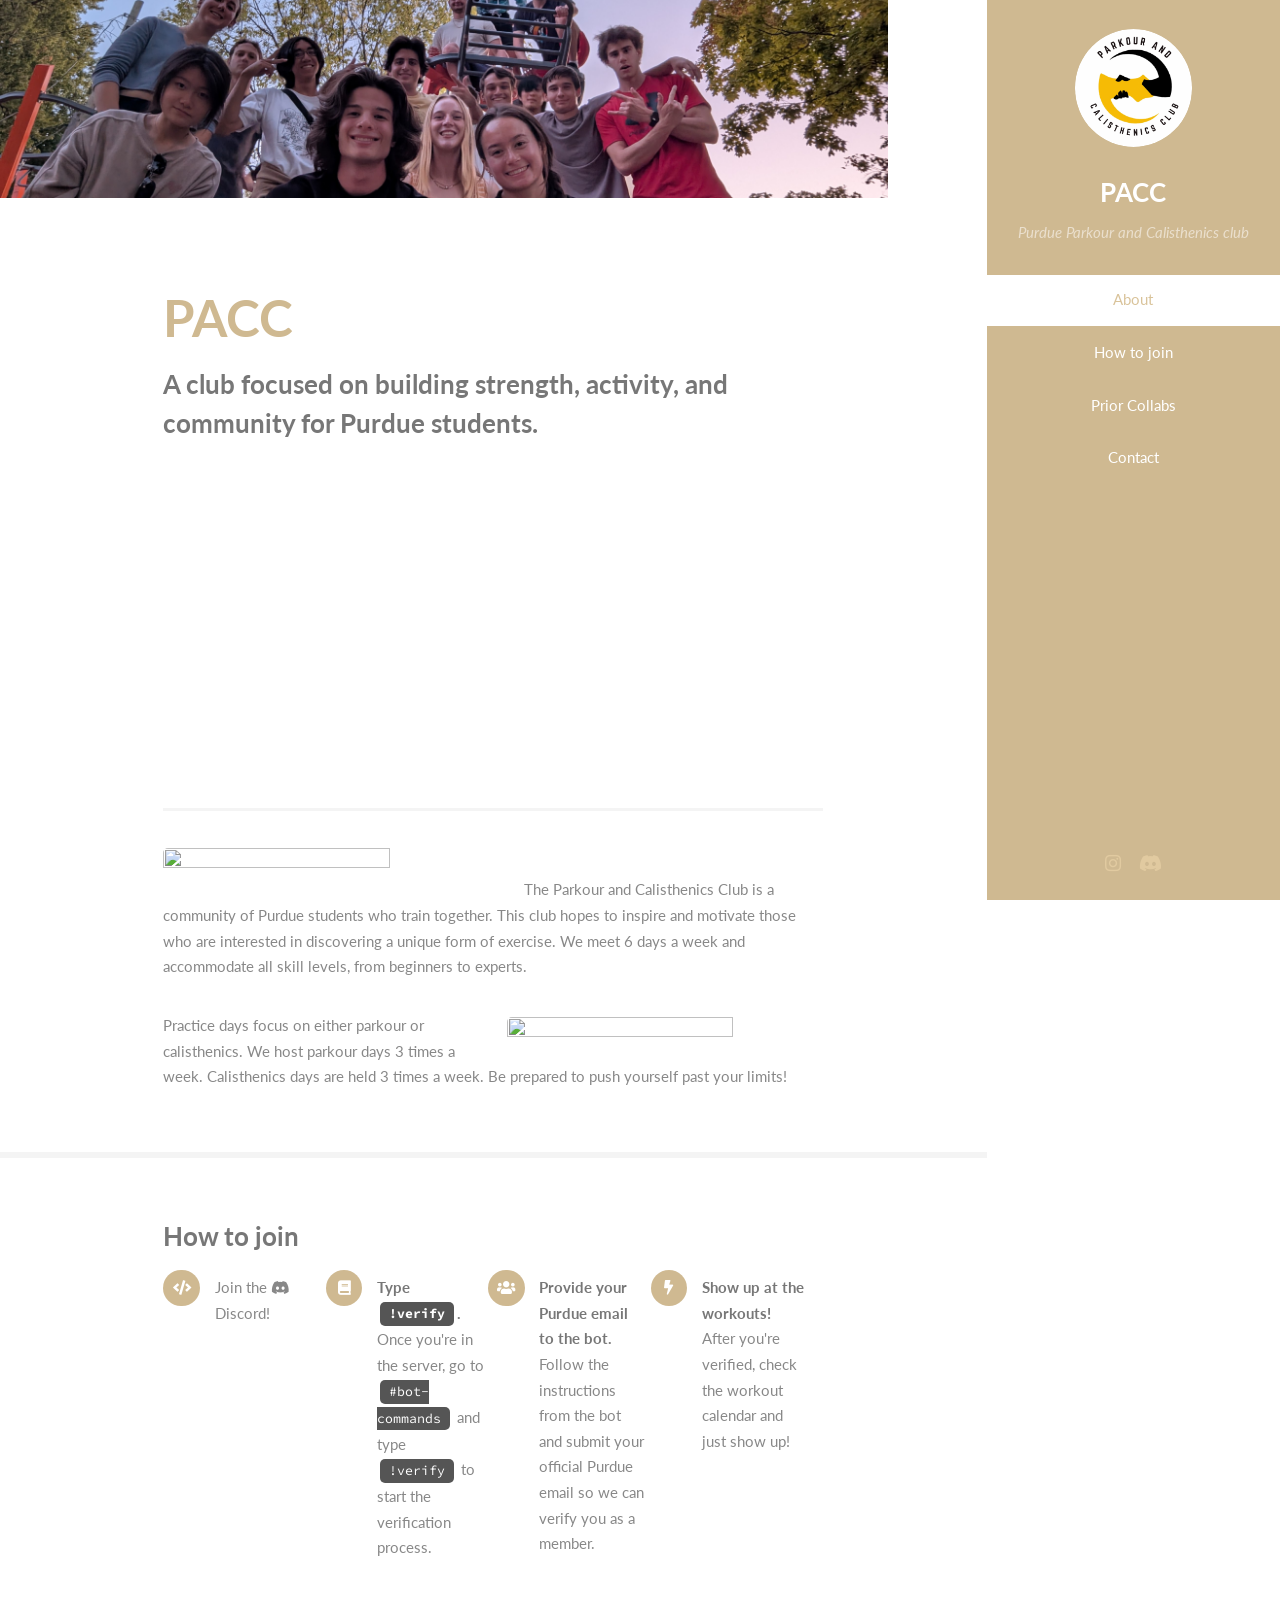
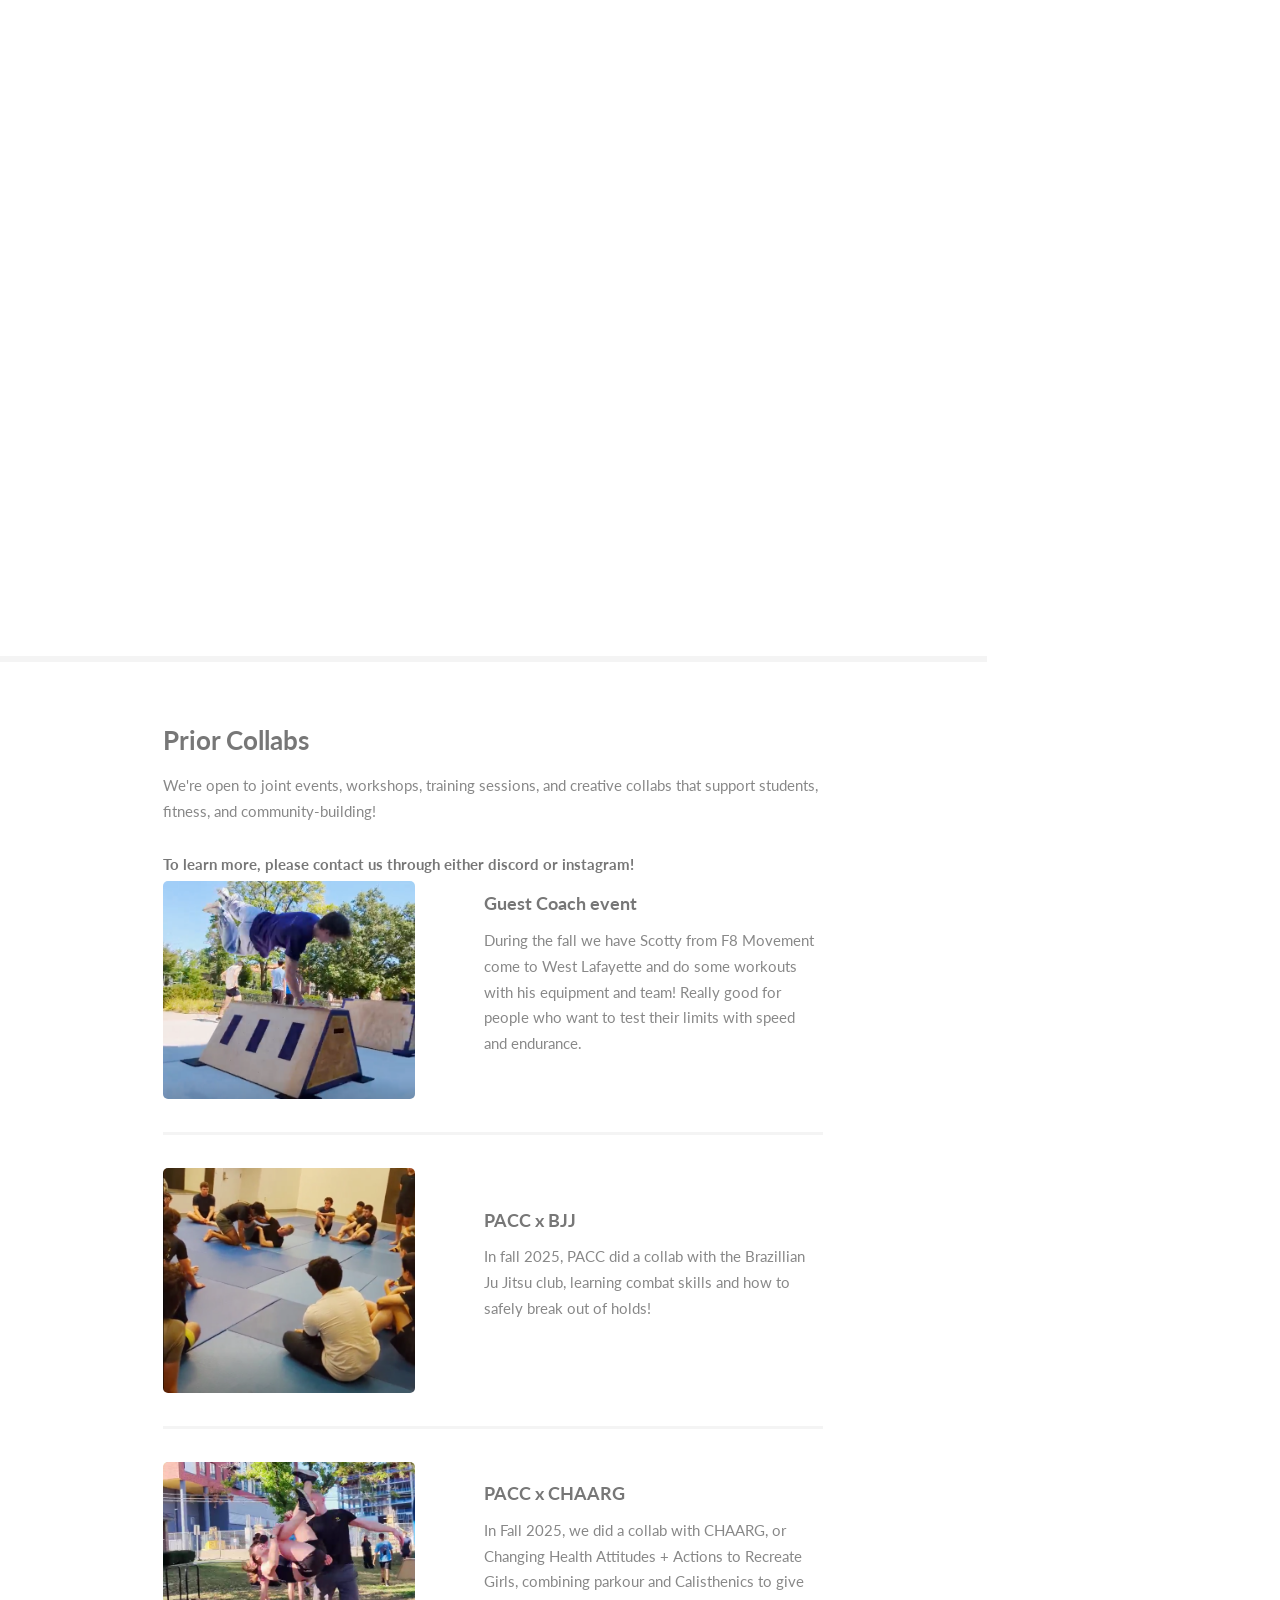
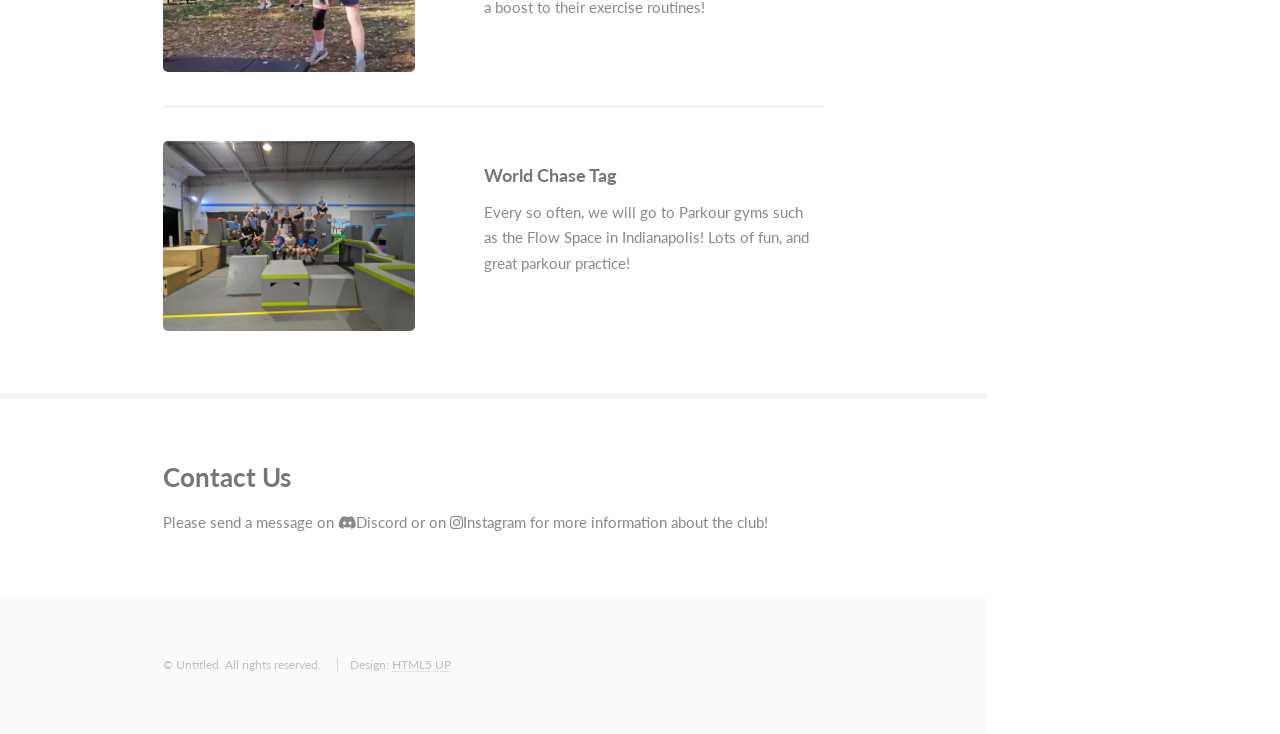
==== commit b00764bb: "Fix typo" ====
--- a/index.html
+++ b/index.html
@@ -182,9 +182,9 @@
                   ><img src="images/wct.jpg" alt=""
                 /></a>
                 <div class="inner">
-                  <h4>American Ninja Warrior Gym</h4>
-                  <p>
-                    Every so often, the club will go to Parkour gyms and American Ninja Warrior Gyms in Indianapolis! Lots of fun, and great parkour practice!
+                  <h4>World Chase Tag</h4>
+                  <p>
+                    Every so often, we will go to Parkour gyms such as the Flow Space in Indianapolis! Lots of fun, and great parkour practice!
                   </p>
                 </div>
               </article>
